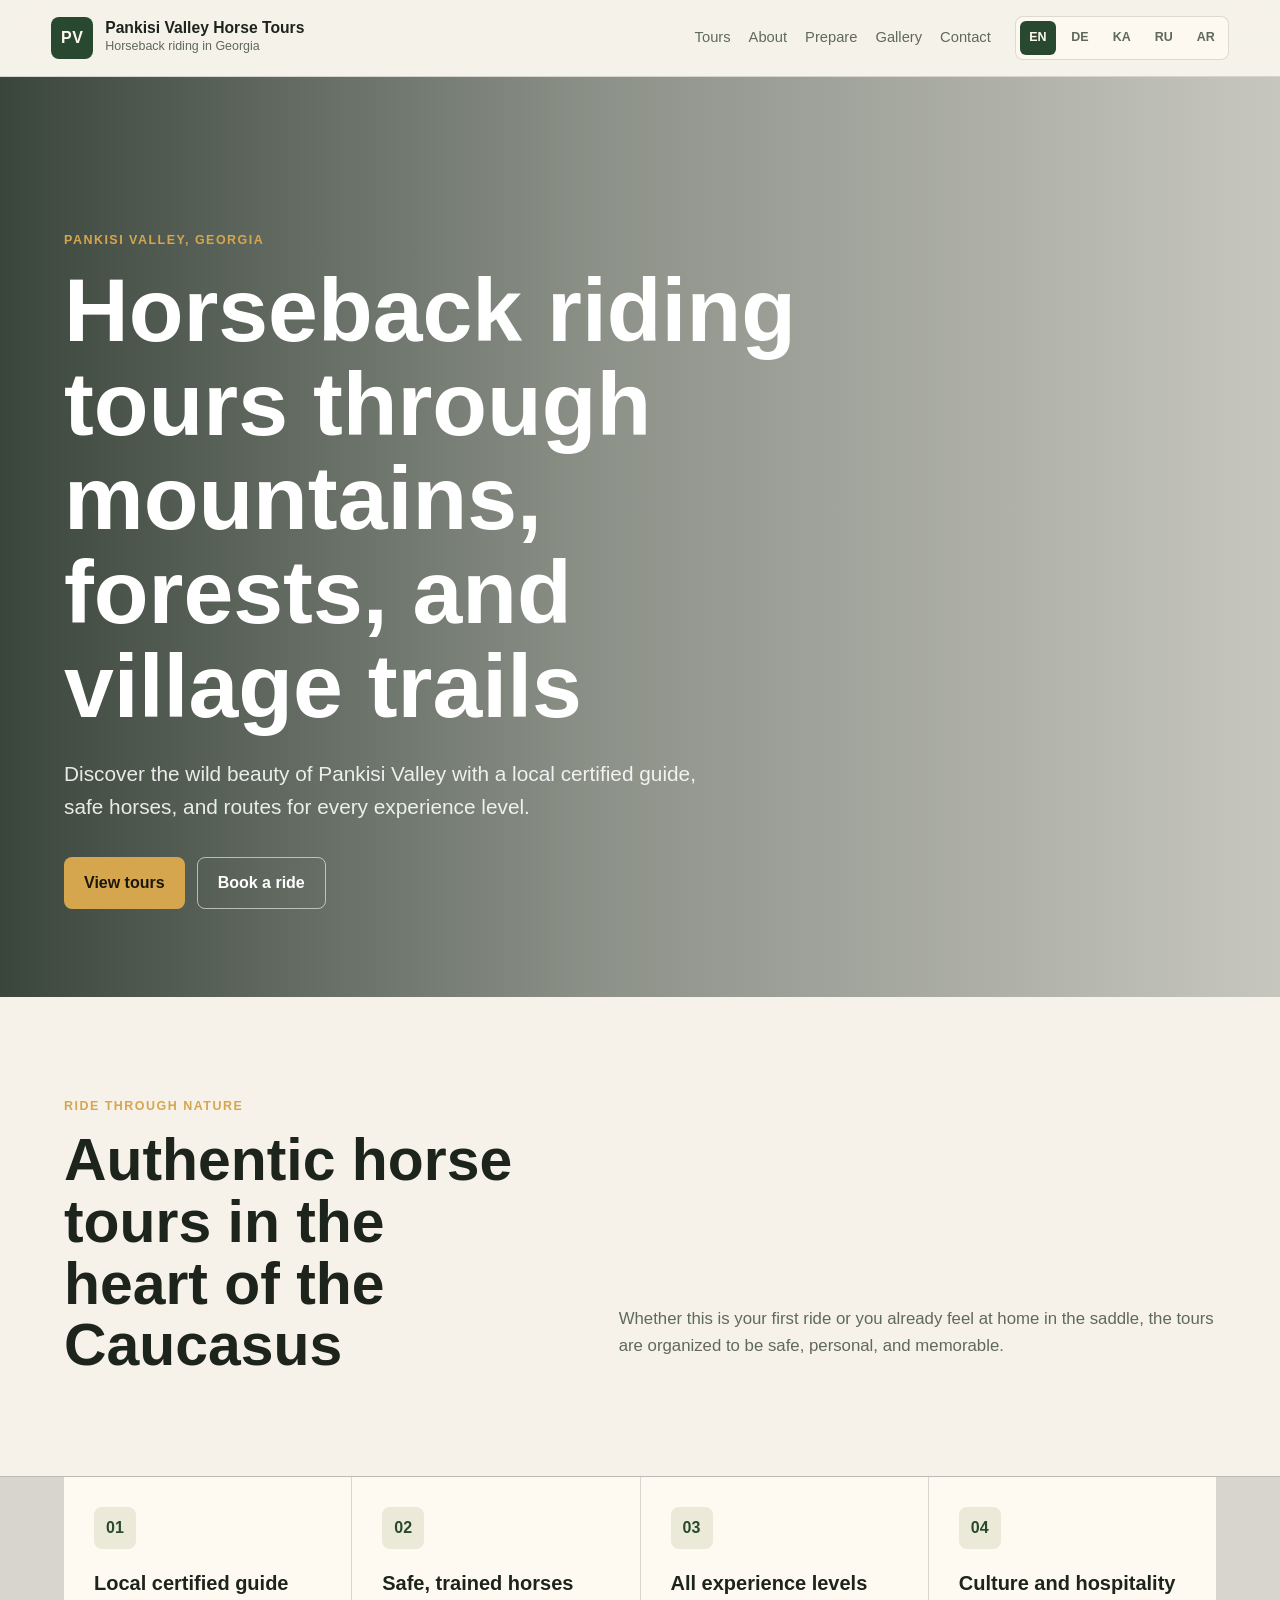
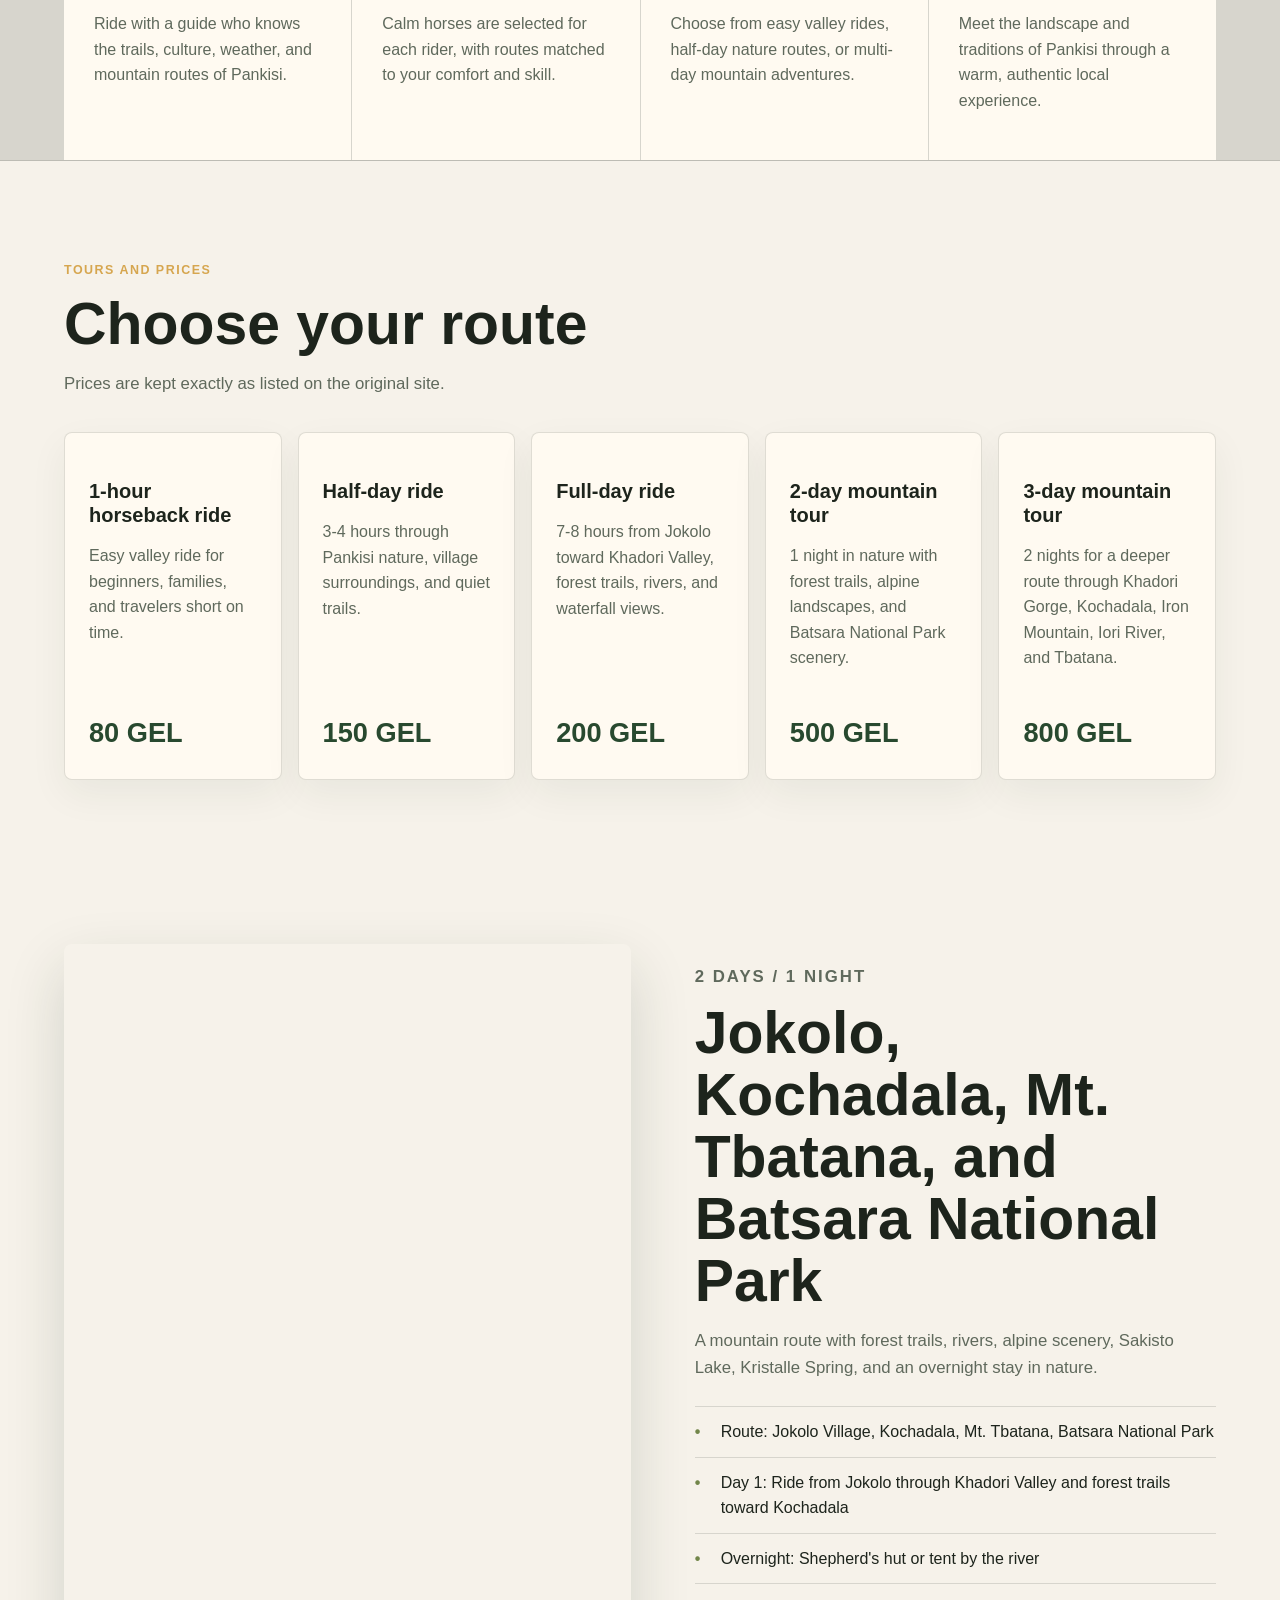
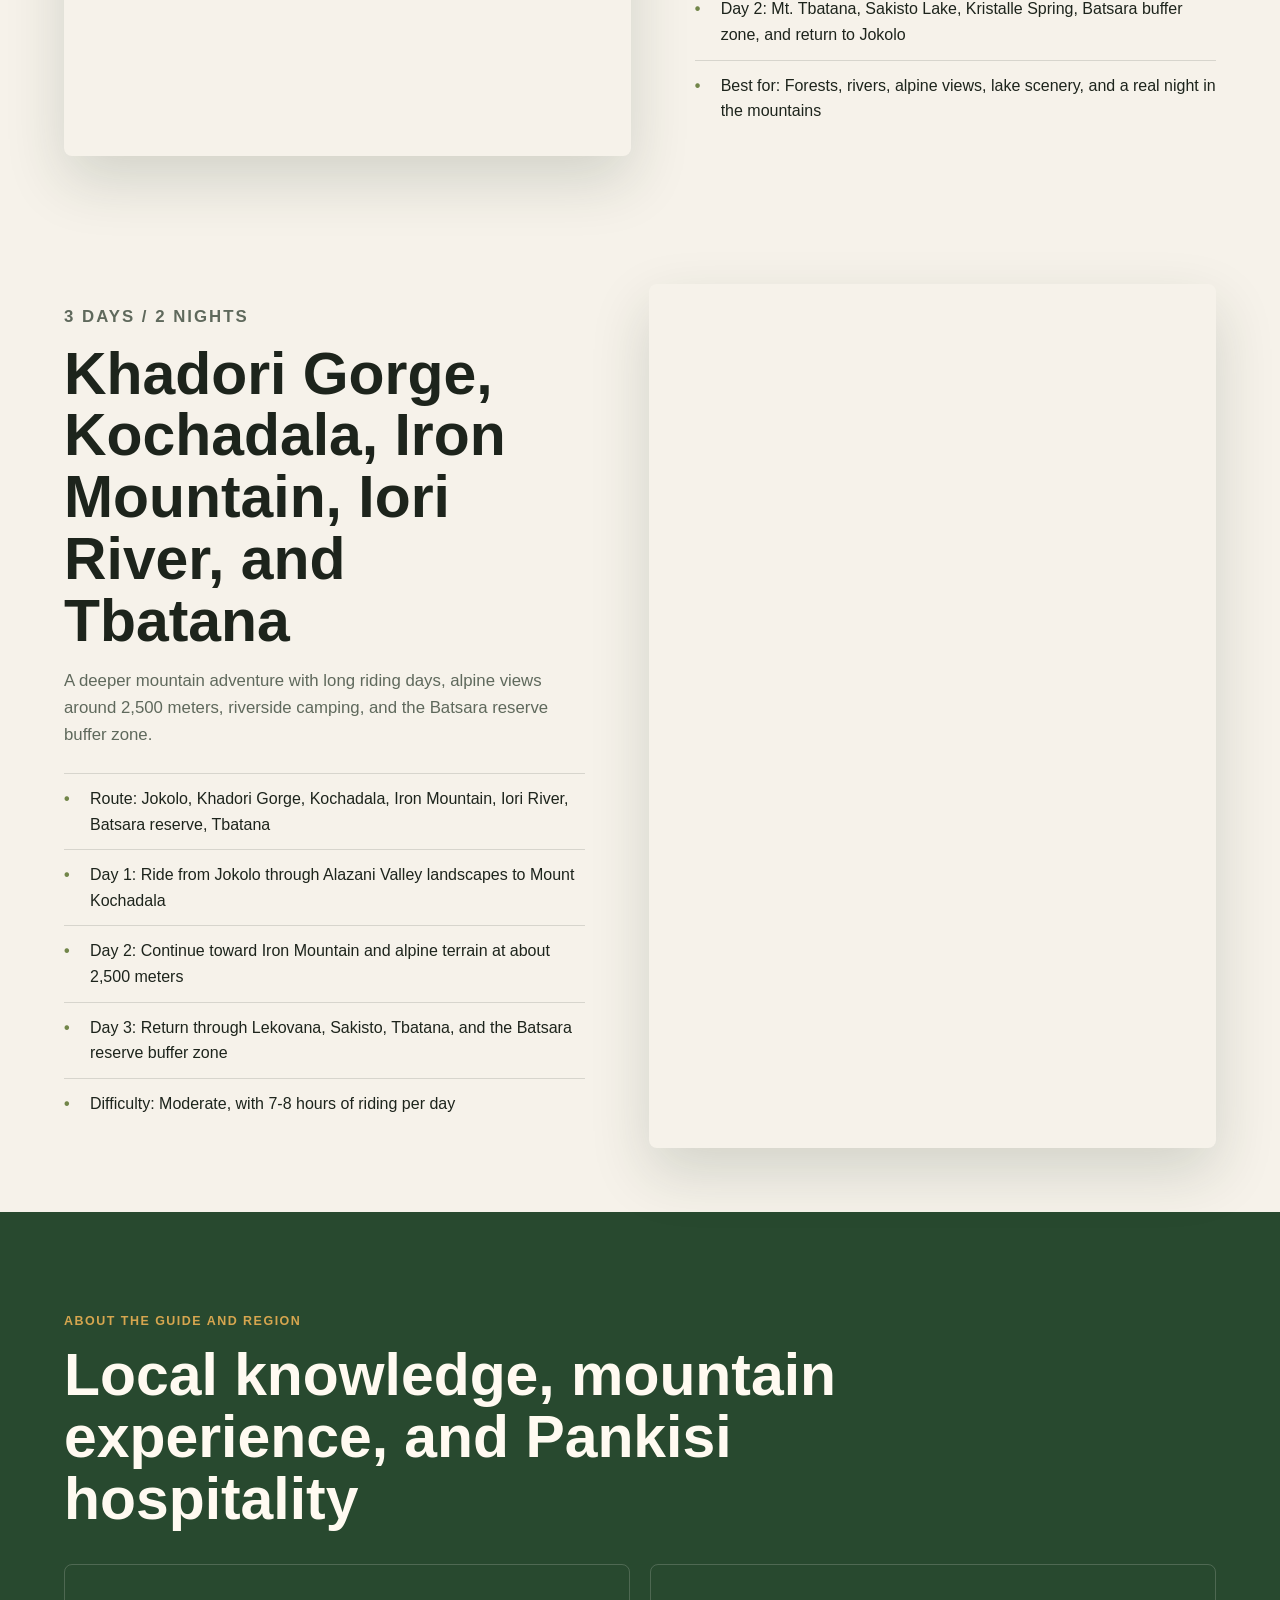
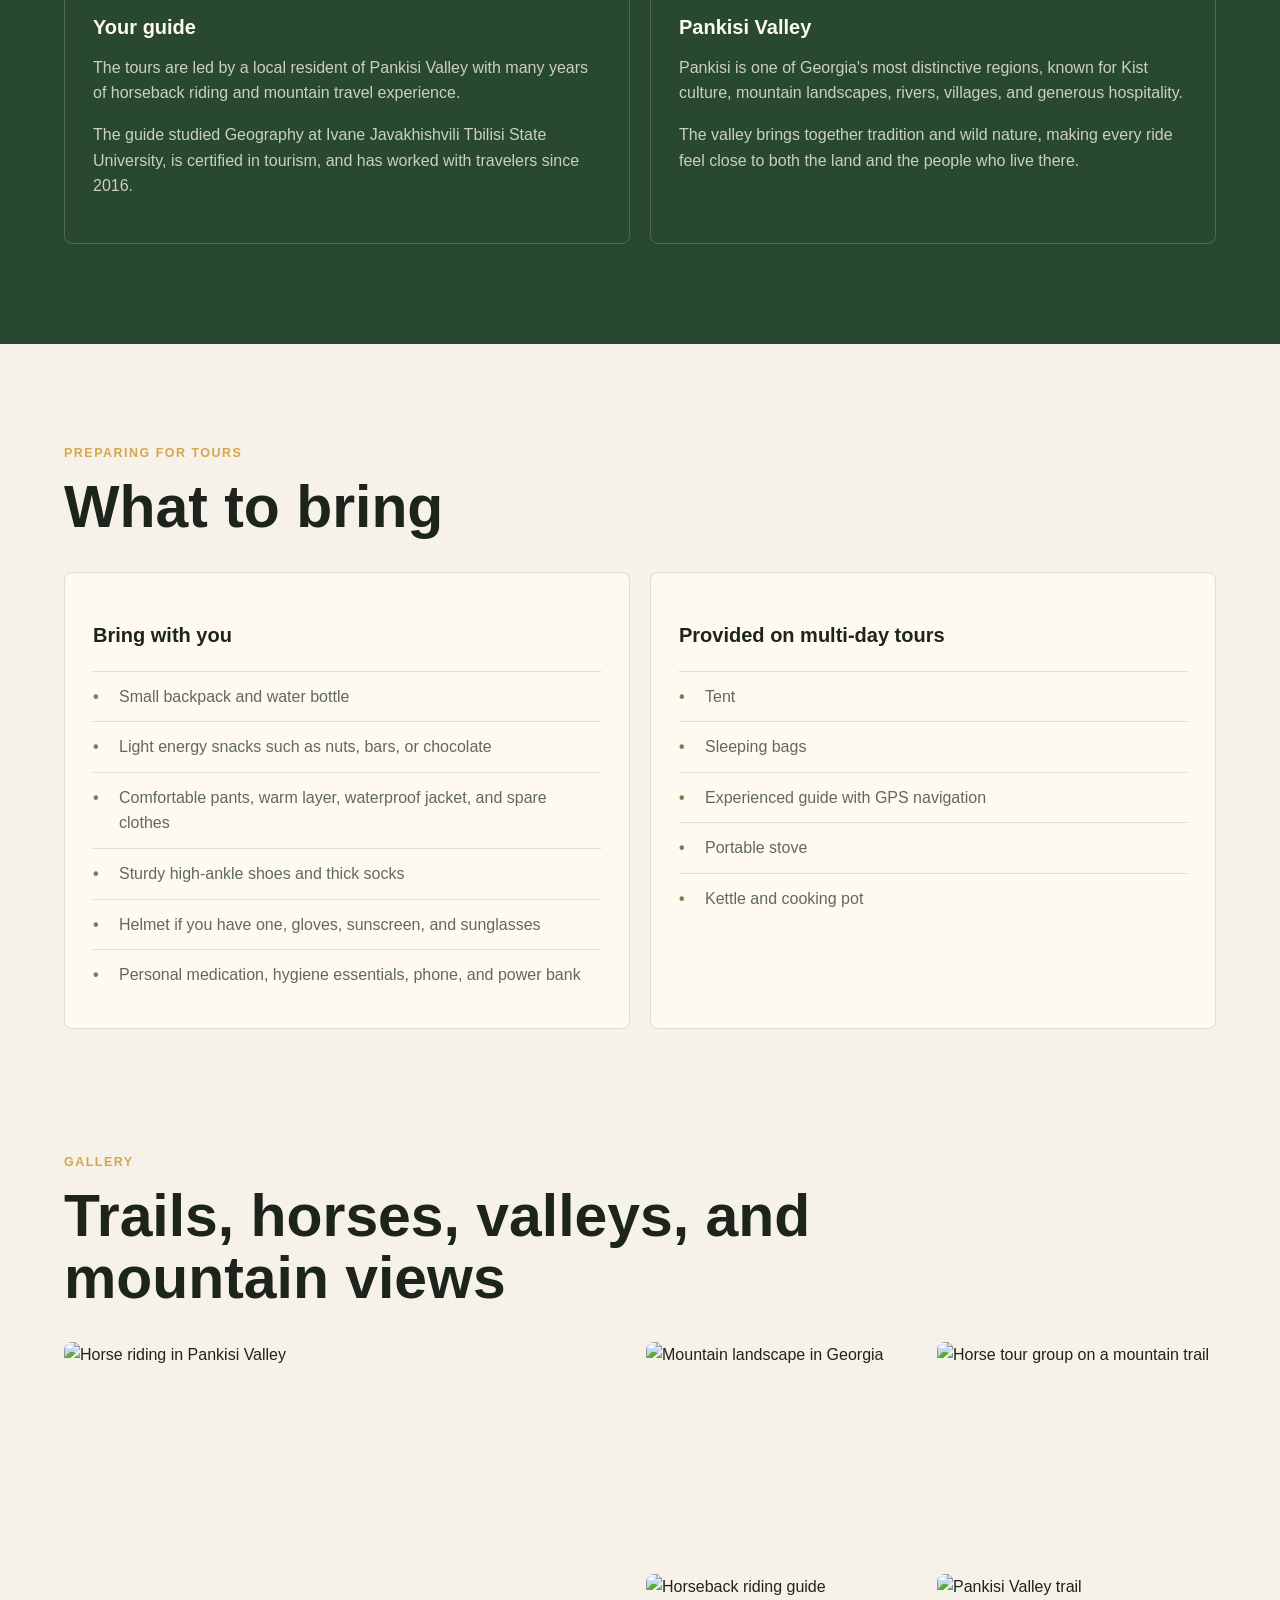
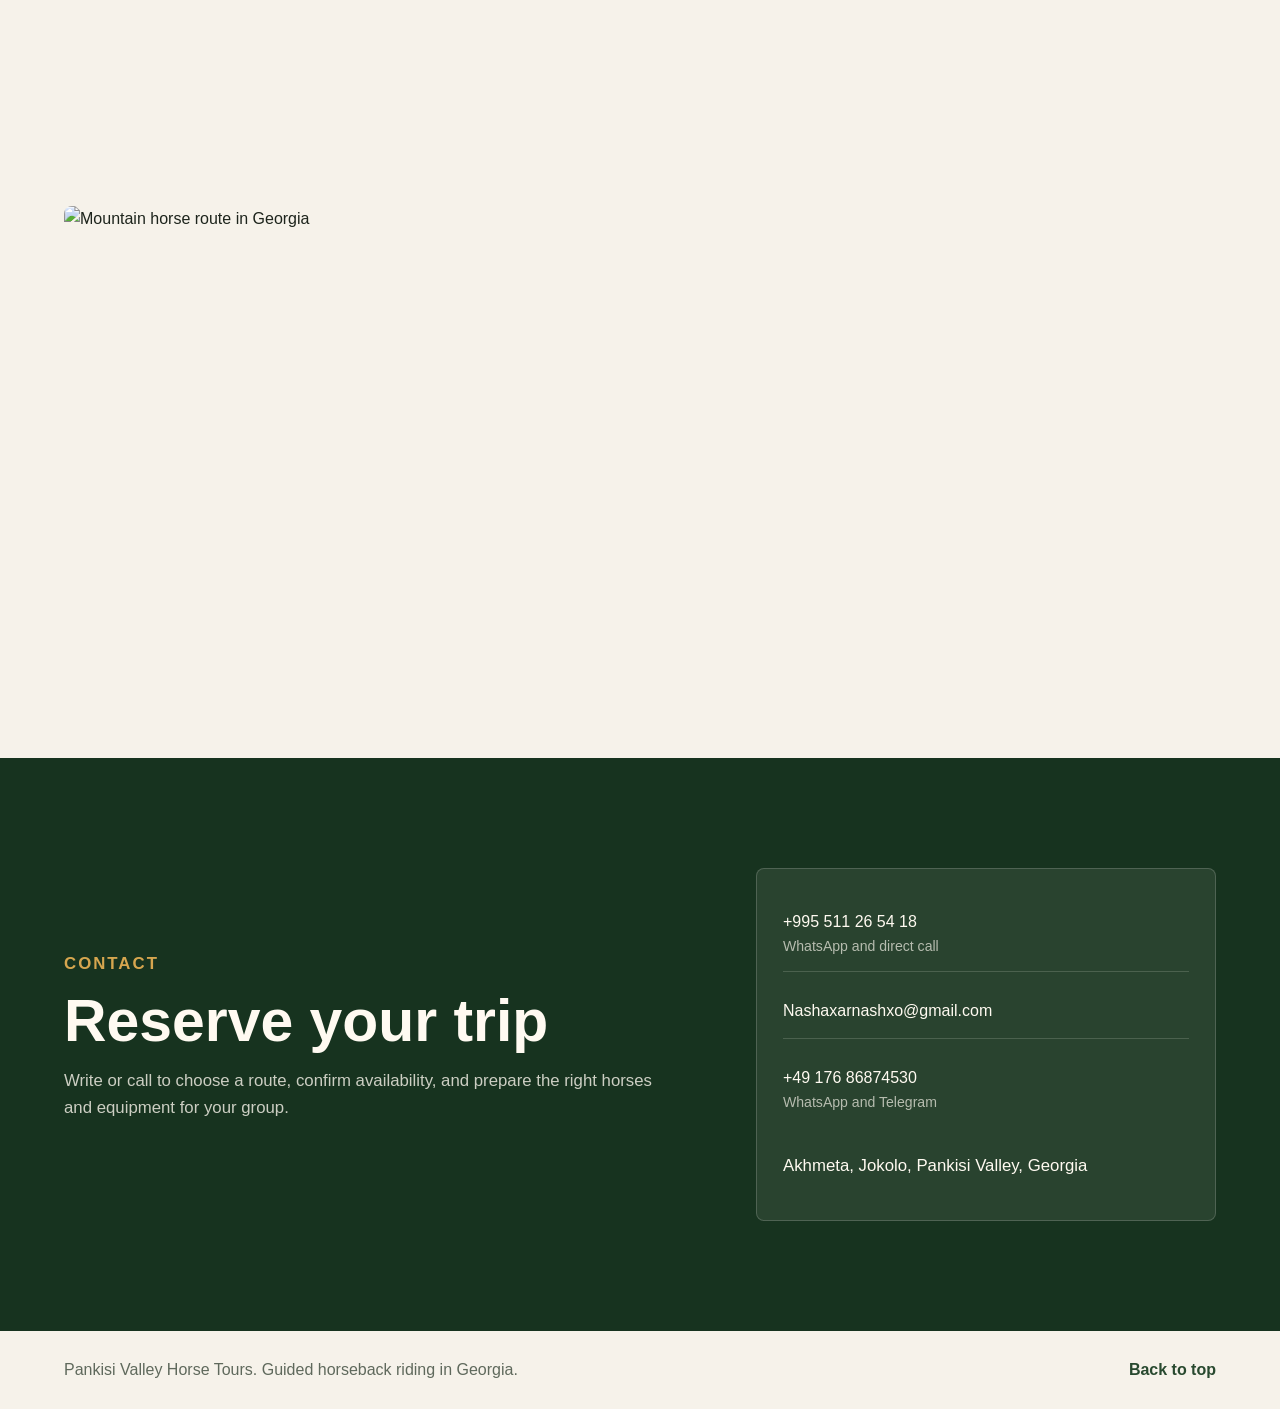
==== index.html @ 59933995 "Add multilingual horse riding site" ====
<!doctype html>
<html lang="en">
  <head>
    <meta charset="utf-8" />
    <meta name="viewport" content="width=device-width, initial-scale=1" />
    <title>Pankisi Valley Horse Tours</title>
    <meta
      name="description"
      content="Guided horseback riding tours in Georgia's Pankisi Valley: one-hour rides, half-day, full-day, and multi-day mountain tours."
    />
    <link rel="stylesheet" href="styles.css" />
  </head>
  <body>
    <header class="site-header">
      <a class="brand" href="#top" aria-label="Pankisi Valley Horse Tours">
        <span class="brand-mark">PV</span>
        <span>
          <strong data-i18n="brand">Pankisi Valley Horse Tours</strong>
          <small data-i18n="brandSub">Horseback riding in Georgia</small>
        </span>
      </a>

      <nav class="nav" aria-label="Main navigation">
        <a href="#tours" data-i18n="navTours">Tours</a>
        <a href="#about" data-i18n="navAbout">About</a>
        <a href="#prepare" data-i18n="navPrepare">Prepare</a>
        <a href="#gallery" data-i18n="navGallery">Gallery</a>
        <a href="#contact" data-i18n="navContact">Contact</a>
      </nav>

      <div class="language-switcher" aria-label="Language selector">
        <button type="button" class="lang-btn is-active" data-lang="en">EN</button>
        <button type="button" class="lang-btn" data-lang="de">DE</button>
        <button type="button" class="lang-btn" data-lang="ka">KA</button>
        <button type="button" class="lang-btn" data-lang="ru">RU</button>
        <button type="button" class="lang-btn" data-lang="ar">AR</button>
      </div>
    </header>

    <main id="top">
      <section class="hero">
        <div class="hero-media" aria-hidden="true"></div>
        <div class="hero-content">
          <p class="eyebrow" data-i18n="eyebrow">Pankisi Valley, Georgia</p>
          <h1 data-i18n="heroTitle">Horseback riding tours through mountains, forests, and village trails</h1>
          <p data-i18n="heroText">
            Discover the wild beauty of Pankisi Valley with a local certified guide, safe horses, and routes for every experience level.
          </p>
          <div class="hero-actions">
            <a class="btn btn-primary" href="#tours" data-i18n="viewTours">View tours</a>
            <a class="btn btn-secondary" href="#contact" data-i18n="bookNow">Book a ride</a>
          </div>
        </div>
      </section>

      <section class="section intro">
        <div>
          <p class="section-kicker" data-i18n="introKicker">Ride Through Nature</p>
          <h2 data-i18n="introTitle">Authentic horse tours in the heart of the Caucasus</h2>
        </div>
        <p data-i18n="introText">
          Whether this is your first ride or you already feel at home in the saddle, the tours are organized to be safe, personal, and memorable.
        </p>
      </section>

      <section class="feature-grid" aria-label="Tour highlights">
        <article>
          <span class="feature-icon">01</span>
          <h3 data-i18n="featureGuideTitle">Local certified guide</h3>
          <p data-i18n="featureGuideText">Ride with a guide who knows the trails, culture, weather, and mountain routes of Pankisi.</p>
        </article>
        <article>
          <span class="feature-icon">02</span>
          <h3 data-i18n="featureHorsesTitle">Safe, trained horses</h3>
          <p data-i18n="featureHorsesText">Calm horses are selected for each rider, with routes matched to your comfort and skill.</p>
        </article>
        <article>
          <span class="feature-icon">03</span>
          <h3 data-i18n="featureLevelsTitle">All experience levels</h3>
          <p data-i18n="featureLevelsText">Choose from easy valley rides, half-day nature routes, or multi-day mountain adventures.</p>
        </article>
        <article>
          <span class="feature-icon">04</span>
          <h3 data-i18n="featureCultureTitle">Culture and hospitality</h3>
          <p data-i18n="featureCultureText">Meet the landscape and traditions of Pankisi through a warm, authentic local experience.</p>
        </article>
      </section>

      <section class="section" id="tours">
        <div class="section-heading">
          <p class="section-kicker" data-i18n="toursKicker">Tours and Prices</p>
          <h2 data-i18n="toursTitle">Choose your route</h2>
          <p data-i18n="toursText">Prices are kept exactly as listed on the original site.</p>
        </div>
        <div class="tour-grid" id="tourGrid"></div>
      </section>

      <section class="split-section">
        <div class="split-media split-media-one" aria-hidden="true"></div>
        <div class="split-content">
          <p class="section-kicker" data-i18n="twoDayKicker">2 days / 1 night</p>
          <h2 data-i18n="twoDayTitle">Jokolo, Kochadala, Mt. Tbatana, and Batsara National Park</h2>
          <p data-i18n="twoDayText">
            A mountain route with forest trails, rivers, alpine scenery, Sakisto Lake, Kristalle Spring, and an overnight stay in nature.
          </p>
          <ul class="clean-list" id="twoDayList"></ul>
        </div>
      </section>

      <section class="split-section split-section-reverse">
        <div class="split-media split-media-two" aria-hidden="true"></div>
        <div class="split-content">
          <p class="section-kicker" data-i18n="threeDayKicker">3 days / 2 nights</p>
          <h2 data-i18n="threeDayTitle">Khadori Gorge, Kochadala, Iron Mountain, Iori River, and Tbatana</h2>
          <p data-i18n="threeDayText">
            A deeper mountain adventure with long riding days, alpine views around 2,500 meters, riverside camping, and the Batsara reserve buffer zone.
          </p>
          <ul class="clean-list" id="threeDayList"></ul>
        </div>
      </section>

      <section class="section muted" id="about">
        <div class="section-heading">
          <p class="section-kicker" data-i18n="aboutKicker">About the Guide and Region</p>
          <h2 data-i18n="aboutTitle">Local knowledge, mountain experience, and Pankisi hospitality</h2>
        </div>
        <div class="about-grid">
          <div>
            <h3 data-i18n="guideTitle">Your guide</h3>
            <p data-i18n="guideTextOne">
              The tours are led by a local resident of Pankisi Valley with many years of horseback riding and mountain travel experience.
            </p>
            <p data-i18n="guideTextTwo">
              The guide studied Geography at Ivane Javakhishvili Tbilisi State University, is certified in tourism, and has worked with travelers since 2016.
            </p>
          </div>
          <div>
            <h3 data-i18n="regionTitle">Pankisi Valley</h3>
            <p data-i18n="regionTextOne">
              Pankisi is one of Georgia's most distinctive regions, known for Kist culture, mountain landscapes, rivers, villages, and generous hospitality.
            </p>
            <p data-i18n="regionTextTwo">
              The valley brings together tradition and wild nature, making every ride feel close to both the land and the people who live there.
            </p>
          </div>
        </div>
      </section>

      <section class="section" id="prepare">
        <div class="section-heading">
          <p class="section-kicker" data-i18n="prepareKicker">Preparing for Tours</p>
          <h2 data-i18n="prepareTitle">What to bring</h2>
        </div>
        <div class="prepare-grid">
          <article>
            <h3 data-i18n="bringTitle">Bring with you</h3>
            <ul id="bringList"></ul>
          </article>
          <article>
            <h3 data-i18n="provideTitle">Provided on multi-day tours</h3>
            <ul id="provideList"></ul>
          </article>
        </div>
      </section>

      <section class="section gallery-section" id="gallery">
        <div class="section-heading">
          <p class="section-kicker" data-i18n="galleryKicker">Gallery</p>
          <h2 data-i18n="galleryTitle">Trails, horses, valleys, and mountain views</h2>
        </div>
        <div class="gallery" aria-label="Pankisi horse tour gallery">
          <img src="https://horseridingeogia.wordpress.com/wp-content/uploads/2026/03/dd5f5feb-174e-4800-9bf8-be12f0e57127.jpg?w=768&allow_lossy=1" alt="Horse riding in Pankisi Valley" />
          <img src="https://horseridingeogia.wordpress.com/wp-content/uploads/2026/03/cfa19a09-298d-417d-b5e0-cf54c1f5f859.jpg?w=768&allow_lossy=1" alt="Mountain landscape in Georgia" />
          <img src="https://horseridingeogia.wordpress.com/wp-content/uploads/2026/03/c9096fb5-b727-4737-93f7-99a334e1d951.jpg?w=768&allow_lossy=1" alt="Horse tour group on a mountain trail" />
          <img src="https://horseridingeogia.wordpress.com/wp-content/uploads/2026/03/img_4947.jpeg?w=768&allow_lossy=1" alt="Horseback riding guide" />
          <img src="https://horseridingeogia.wordpress.com/wp-content/uploads/2026/03/edab3d13-d388-433c-9a4c-d73bb9a2346e-1.jpg?w=768&allow_lossy=1" alt="Pankisi Valley trail" />
          <img src="https://horseridingeogia.wordpress.com/wp-content/uploads/2026/03/7b66a5d1-20ce-4251-831d-c4295f3d0de8.jpg?w=768&allow_lossy=1" alt="Mountain horse route in Georgia" />
        </div>
      </section>

      <section class="contact-section" id="contact">
        <div>
          <p class="section-kicker" data-i18n="contactKicker">Contact</p>
          <h2 data-i18n="contactTitle">Reserve your trip</h2>
          <p data-i18n="contactText">
            Write or call to choose a route, confirm availability, and prepare the right horses and equipment for your group.
          </p>
        </div>
        <div class="contact-card">
          <a href="tel:+995511265418">+995 511 26 54 18 <span data-i18n="whatsappCall">WhatsApp and direct call</span></a>
          <a href="mailto:Nashaxarnashxo@gmail.com">Nashaxarnashxo@gmail.com</a>
          <a href="tel:+4917686874530">+49 176 86874530 <span data-i18n="whatsappTelegram">WhatsApp and Telegram</span></a>
          <p data-i18n="location">Akhmeta, Jokolo, Pankisi Valley, Georgia</p>
        </div>
      </section>
    </main>

    <footer class="site-footer">
      <p data-i18n="footerText">Pankisi Valley Horse Tours. Guided horseback riding in Georgia.</p>
      <a href="#top" data-i18n="backTop">Back to top</a>
    </footer>

    <script src="script.js"></script>
  </body>
</html>
---- styles.css ----
:root {
  --bg: #f6f2ea;
  --paper: #fffaf1;
  --ink: #1d241c;
  --muted: #5f695c;
  --line: rgba(29, 36, 28, 0.14);
  --forest: #28492f;
  --forest-2: #17331f;
  --moss: #72864a;
  --gold: #d6a64f;
  --shadow: 0 24px 60px rgba(23, 51, 31, 0.16);
}

* {
  box-sizing: border-box;
}

html {
  scroll-behavior: smooth;
}

body {
  margin: 0;
  background: var(--bg);
  color: var(--ink);
  font-family: Arial, Helvetica, sans-serif;
  line-height: 1.6;
}

body.is-rtl {
  direction: rtl;
}

a {
  color: inherit;
}

img {
  display: block;
  width: 100%;
}

.site-header {
  position: sticky;
  top: 0;
  z-index: 20;
  display: grid;
  grid-template-columns: minmax(220px, 1fr) auto auto;
  gap: 24px;
  align-items: center;
  padding: 16px clamp(18px, 4vw, 56px);
  background: rgba(246, 242, 234, 0.9);
  border-bottom: 1px solid var(--line);
  backdrop-filter: blur(16px);
}

.brand {
  display: inline-flex;
  align-items: center;
  gap: 12px;
  text-decoration: none;
}

.brand-mark {
  display: grid;
  width: 42px;
  height: 42px;
  place-items: center;
  border-radius: 8px;
  background: var(--forest);
  color: var(--paper);
  font-weight: 800;
  letter-spacing: 0.04em;
}

.brand strong,
.brand small {
  display: block;
}

.brand strong {
  font-size: 0.98rem;
  line-height: 1.2;
}

.brand small {
  color: var(--muted);
  font-size: 0.78rem;
}

.nav {
  display: flex;
  gap: 18px;
  align-items: center;
  font-size: 0.92rem;
}

.nav a {
  color: var(--muted);
  text-decoration: none;
}

.nav a:hover {
  color: var(--forest);
}

.language-switcher {
  display: flex;
  gap: 6px;
  padding: 4px;
  border: 1px solid var(--line);
  border-radius: 8px;
  background: rgba(255, 250, 241, 0.76);
}

.lang-btn {
  min-width: 36px;
  border: 0;
  border-radius: 6px;
  background: transparent;
  color: var(--muted);
  cursor: pointer;
  font: inherit;
  font-size: 0.78rem;
  font-weight: 700;
  padding: 7px 8px;
}

.lang-btn.is-active {
  background: var(--forest);
  color: var(--paper);
}

.hero {
  position: relative;
  min-height: 84vh;
  display: grid;
  align-items: end;
  padding: clamp(80px, 12vw, 160px) clamp(18px, 5vw, 72px) clamp(44px, 7vw, 88px);
  overflow: hidden;
  color: #fff;
}

.hero-media {
  position: absolute;
  inset: 0;
  background:
    linear-gradient(90deg, rgba(14, 29, 19, 0.82), rgba(14, 29, 19, 0.46) 46%, rgba(14, 29, 19, 0.2)),
    url("https://horseridingeogia.wordpress.com/wp-content/uploads/2026/03/48218fde-bb00-471d-b8f5-85f1b868894d-1.jpeg?w=1400&allow_lossy=1") center / cover;
  transform: scale(1.02);
}

.hero-content {
  position: relative;
  max-width: 760px;
}

.eyebrow,
.section-kicker {
  margin: 0 0 12px;
  color: var(--gold);
  font-size: 0.78rem;
  font-weight: 800;
  letter-spacing: 0.12em;
  text-transform: uppercase;
}

.hero h1,
.section h2,
.split-content h2,
.contact-section h2 {
  margin: 0;
  line-height: 1.05;
}

.hero h1 {
  max-width: 820px;
  font-size: clamp(2.6rem, 7vw, 5.8rem);
}

.hero p:not(.eyebrow) {
  max-width: 640px;
  margin: 24px 0 0;
  font-size: clamp(1.05rem, 2vw, 1.3rem);
  color: rgba(255, 255, 255, 0.88);
}

.hero-actions {
  display: flex;
  flex-wrap: wrap;
  gap: 12px;
  margin-top: 34px;
}

.btn {
  display: inline-flex;
  align-items: center;
  justify-content: center;
  min-height: 48px;
  padding: 12px 20px;
  border-radius: 8px;
  font-weight: 800;
  text-decoration: none;
}

.btn-primary {
  background: var(--gold);
  color: #1d170a;
}

.btn-secondary {
  border: 1px solid rgba(255, 255, 255, 0.58);
  color: #fff;
}

.section,
.feature-grid,
.split-section,
.contact-section,
.site-footer {
  padding-inline: clamp(18px, 5vw, 72px);
}

.section {
  padding-top: clamp(58px, 8vw, 100px);
  padding-bottom: clamp(58px, 8vw, 100px);
}

.intro {
  display: grid;
  grid-template-columns: minmax(260px, 0.8fr) minmax(280px, 1fr);
  gap: clamp(28px, 6vw, 80px);
  align-items: end;
}

.section h2,
.split-content h2,
.contact-section h2 {
  max-width: 820px;
  font-size: clamp(2rem, 4.6vw, 4rem);
}

.section-heading {
  max-width: 860px;
  margin-bottom: 34px;
}

.section-heading p:not(.section-kicker),
.intro > p,
.split-content p,
.contact-section p {
  color: var(--muted);
  font-size: 1.05rem;
}

.feature-grid {
  display: grid;
  grid-template-columns: repeat(4, 1fr);
  gap: 1px;
  background: var(--line);
  border-block: 1px solid var(--line);
}

.feature-grid article {
  min-height: 260px;
  padding: 30px;
  background: var(--paper);
}

.feature-icon {
  display: inline-grid;
  width: 42px;
  height: 42px;
  place-items: center;
  border-radius: 8px;
  background: rgba(114, 134, 74, 0.14);
  color: var(--forest);
  font-weight: 900;
}

.feature-grid h3,
.tour-card h3,
.prepare-grid h3,
.about-grid h3 {
  margin: 22px 0 10px;
  line-height: 1.2;
  font-size: 1.25rem;
}

.feature-grid p,
.tour-card p,
.prepare-grid li,
.about-grid p {
  color: var(--muted);
}

.tour-grid {
  display: grid;
  grid-template-columns: repeat(5, minmax(170px, 1fr));
  gap: 16px;
}

.tour-card {
  display: flex;
  min-height: 290px;
  flex-direction: column;
  justify-content: space-between;
  padding: 24px;
  border: 1px solid var(--line);
  border-radius: 8px;
  background: var(--paper);
  box-shadow: 0 14px 38px rgba(23, 51, 31, 0.06);
}

.tour-price {
  margin-top: 24px;
  color: var(--forest);
  font-size: 1.7rem;
  font-weight: 900;
}

.split-section {
  display: grid;
  grid-template-columns: minmax(300px, 1fr) minmax(300px, 0.92fr);
  gap: clamp(24px, 5vw, 72px);
  align-items: stretch;
  padding-top: clamp(36px, 5vw, 80px);
  padding-bottom: clamp(36px, 5vw, 80px);
}

.split-section-reverse {
  grid-template-columns: minmax(300px, 0.92fr) minmax(300px, 1fr);
}

.split-section-reverse .split-media {
  order: 2;
}

.split-media {
  min-height: 540px;
  border-radius: 8px;
  background-position: center;
  background-size: cover;
  box-shadow: var(--shadow);
}

.split-media-one {
  background-image: url("https://horseridingeogia.wordpress.com/wp-content/uploads/2026/03/7b66a5d1-20ce-4251-831d-c4295f3d0de8.jpg?w=1100&allow_lossy=1");
}

.split-media-two {
  background-image: url("https://horseridingeogia.wordpress.com/wp-content/uploads/2026/03/c9096fb5-b727-4737-93f7-99a334e1d951.jpg?w=1100&allow_lossy=1");
}

.split-content {
  align-self: center;
  padding-block: 20px;
}

.clean-list,
.prepare-grid ul {
  margin: 24px 0 0;
  padding: 0;
  list-style: none;
}

.clean-list li,
.prepare-grid li {
  position: relative;
  padding: 12px 0 12px 26px;
  border-top: 1px solid var(--line);
}

body.is-rtl .clean-list li,
body.is-rtl .prepare-grid li {
  padding-right: 26px;
  padding-left: 0;
}

.clean-list li::before,
.prepare-grid li::before {
  position: absolute;
  left: 0;
  color: var(--moss);
  content: "•";
  font-weight: 900;
}

body.is-rtl .clean-list li::before,
body.is-rtl .prepare-grid li::before {
  right: 0;
  left: auto;
}

.muted {
  background: var(--forest);
  color: var(--paper);
}

.muted .section-kicker,
.contact-section .section-kicker {
  color: var(--gold);
}

.muted p,
.muted .about-grid p {
  color: rgba(255, 250, 241, 0.76);
}

.about-grid,
.prepare-grid {
  display: grid;
  grid-template-columns: repeat(2, minmax(280px, 1fr));
  gap: 20px;
}

.about-grid > div,
.prepare-grid article {
  padding: 28px;
  border: 1px solid var(--line);
  border-radius: 8px;
}

.muted .about-grid > div {
  border-color: rgba(255, 250, 241, 0.18);
}

.prepare-grid article {
  background: var(--paper);
}

.gallery-section {
  padding-top: 24px;
}

.gallery {
  display: grid;
  grid-template-columns: repeat(4, 1fr);
  grid-auto-rows: 220px;
  gap: 12px;
}

.gallery img {
  height: 100%;
  border-radius: 8px;
  object-fit: cover;
}

.gallery img:nth-child(1),
.gallery img:nth-child(6) {
  grid-column: span 2;
  grid-row: span 2;
}

.contact-section {
  display: grid;
  grid-template-columns: minmax(280px, 1fr) minmax(280px, 460px);
  gap: clamp(24px, 6vw, 80px);
  align-items: center;
  padding-top: clamp(64px, 9vw, 110px);
  padding-bottom: clamp(64px, 9vw, 110px);
  background: var(--forest-2);
  color: var(--paper);
}

.contact-section p {
  color: rgba(255, 250, 241, 0.78);
}

.contact-card {
  display: grid;
  gap: 12px;
  padding: 26px;
  border: 1px solid rgba(255, 250, 241, 0.18);
  border-radius: 8px;
  background: rgba(255, 250, 241, 0.08);
}

.contact-card a,
.contact-card p {
  margin: 0;
  padding: 14px 0;
  border-bottom: 1px solid rgba(255, 250, 241, 0.16);
  color: var(--paper);
  text-decoration: none;
}

.contact-card a:last-of-type,
.contact-card p:last-child {
  border-bottom: 0;
}

.contact-card span {
  display: block;
  color: rgba(255, 250, 241, 0.66);
  font-size: 0.88rem;
}

.site-footer {
  display: flex;
  justify-content: space-between;
  gap: 20px;
  padding-top: 26px;
  padding-bottom: 26px;
  color: var(--muted);
}

.site-footer p {
  margin: 0;
}

.site-footer a {
  color: var(--forest);
  font-weight: 800;
  text-decoration: none;
}

@media (max-width: 1120px) {
  .site-header {
    grid-template-columns: 1fr;
    gap: 14px;
  }

  .nav {
    overflow-x: auto;
    padding-bottom: 4px;
  }

  .tour-grid,
  .feature-grid {
    grid-template-columns: repeat(2, 1fr);
  }

  .gallery {
    grid-template-columns: repeat(2, 1fr);
  }
}

@media (max-width: 760px) {
  .hero {
    min-height: 760px;
  }

  .hero-media {
    background:
      linear-gradient(180deg, rgba(14, 29, 19, 0.36), rgba(14, 29, 19, 0.86)),
      url("https://horseridingeogia.wordpress.com/wp-content/uploads/2026/03/48218fde-bb00-471d-b8f5-85f1b868894d-1.jpeg?w=900&allow_lossy=1") center / cover;
  }

  .intro,
  .split-section,
  .split-section-reverse,
  .about-grid,
  .prepare-grid,
  .contact-section {
    grid-template-columns: 1fr;
  }

  .split-section-reverse .split-media {
    order: 0;
  }

  .split-media {
    min-height: 360px;
  }

  .feature-grid,
  .tour-grid {
    grid-template-columns: 1fr;
  }

  .feature-grid article,
  .tour-card {
    min-height: auto;
  }

  .gallery {
    grid-auto-rows: 180px;
  }

  .gallery img:nth-child(1),
  .gallery img:nth-child(6) {
    grid-column: span 1;
    grid-row: span 1;
  }

  .site-footer {
    flex-direction: column;
  }
}
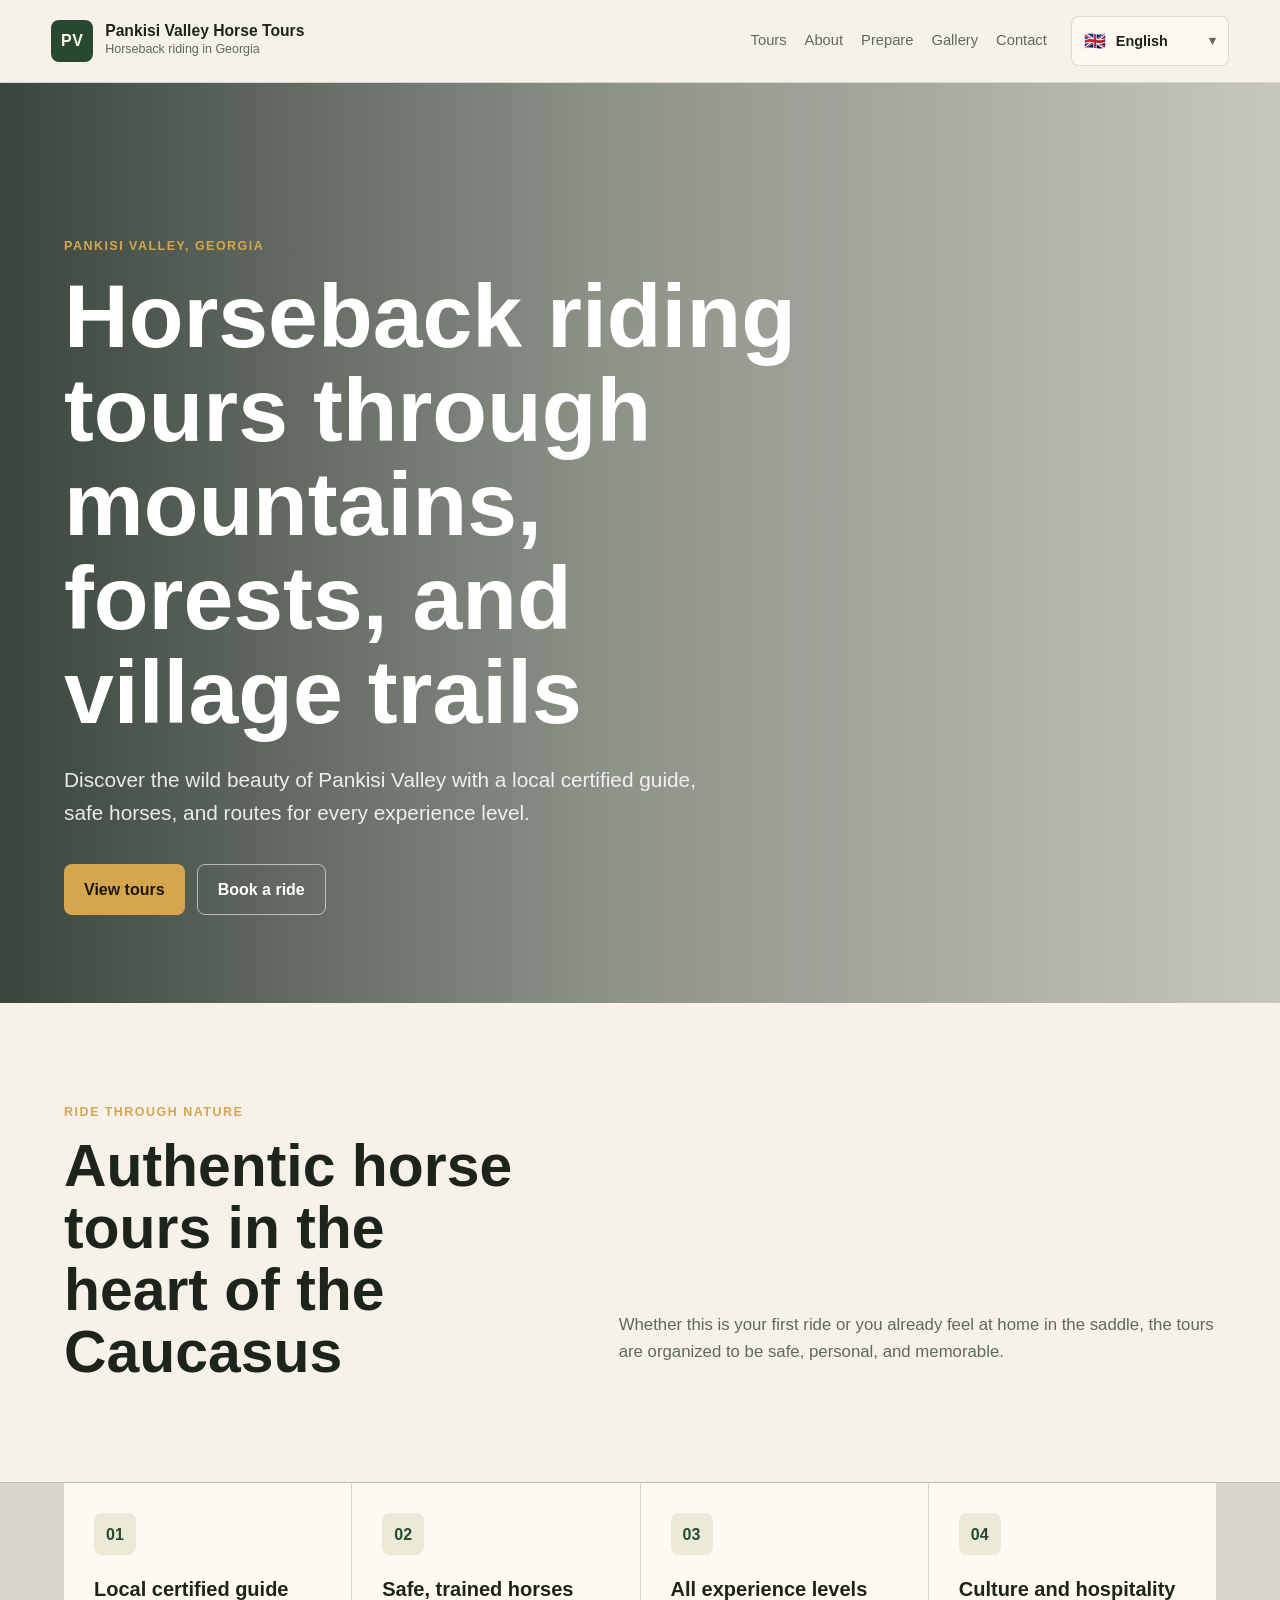
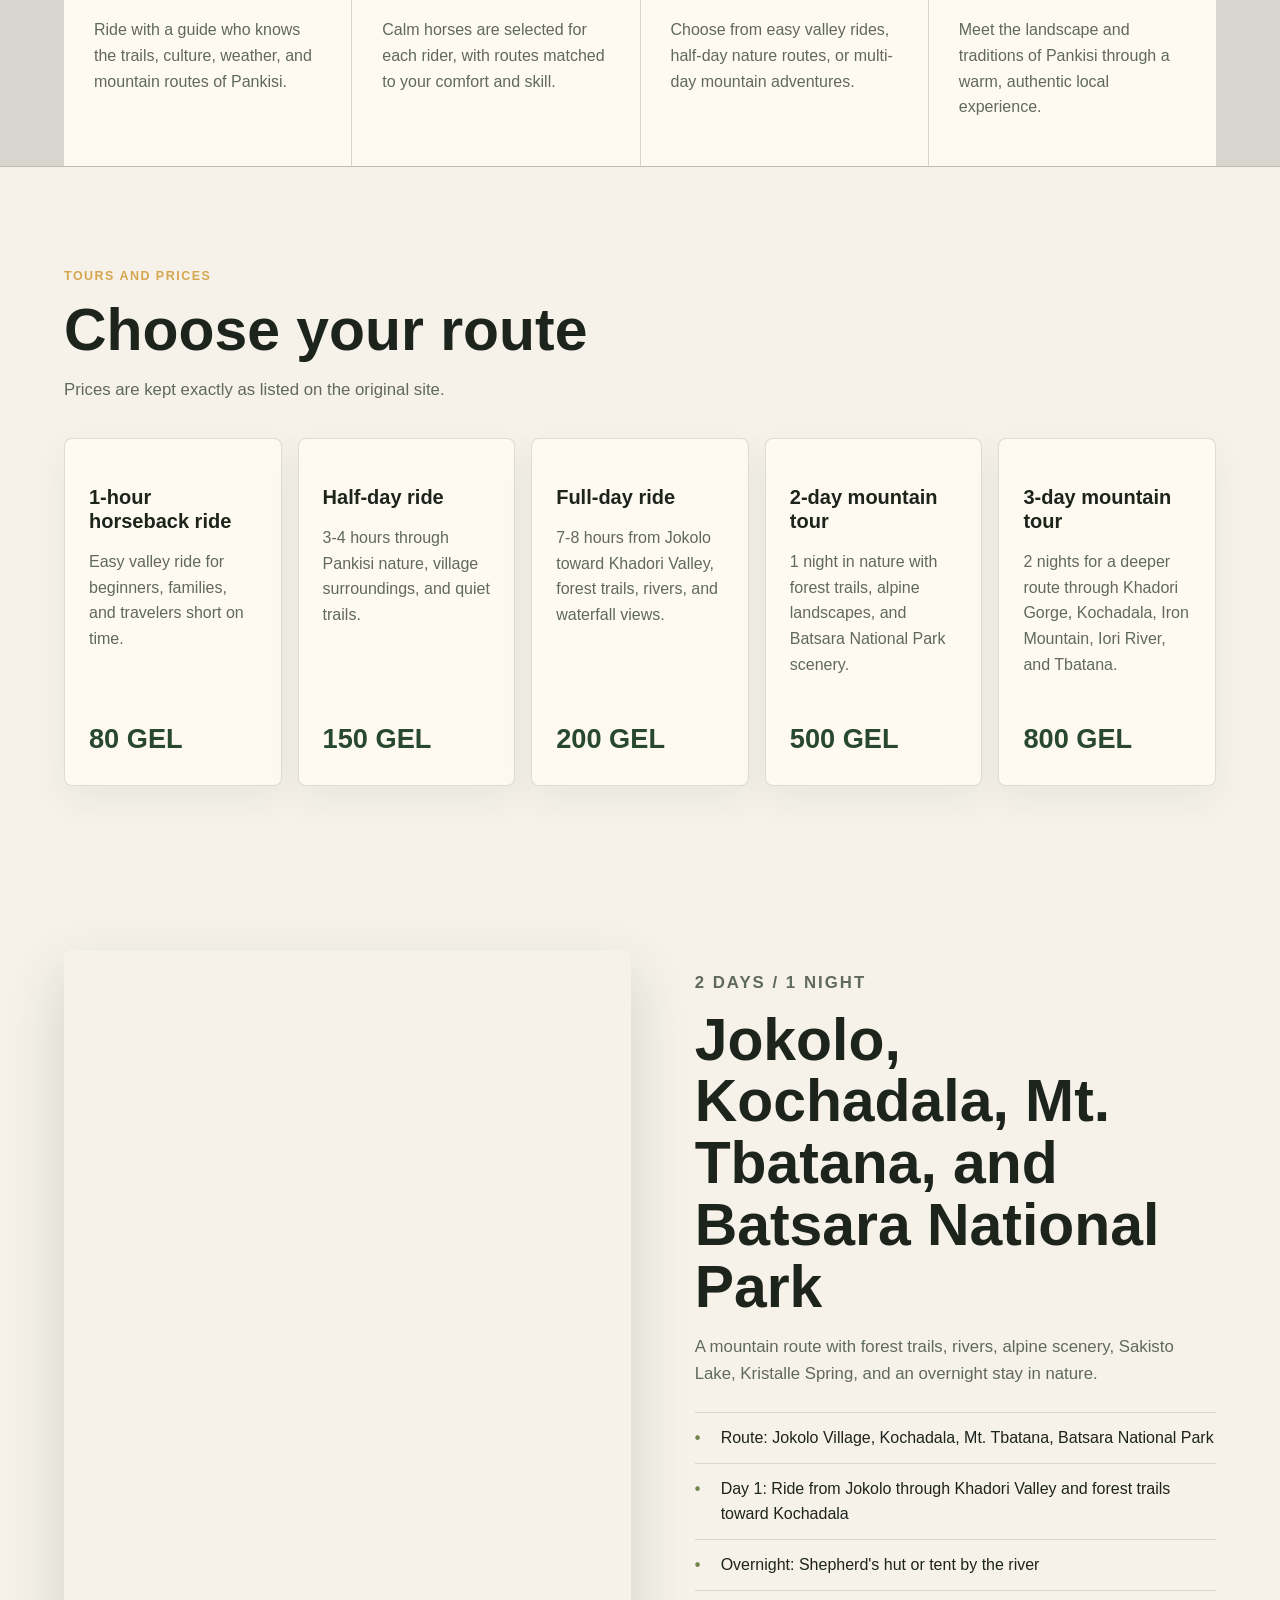
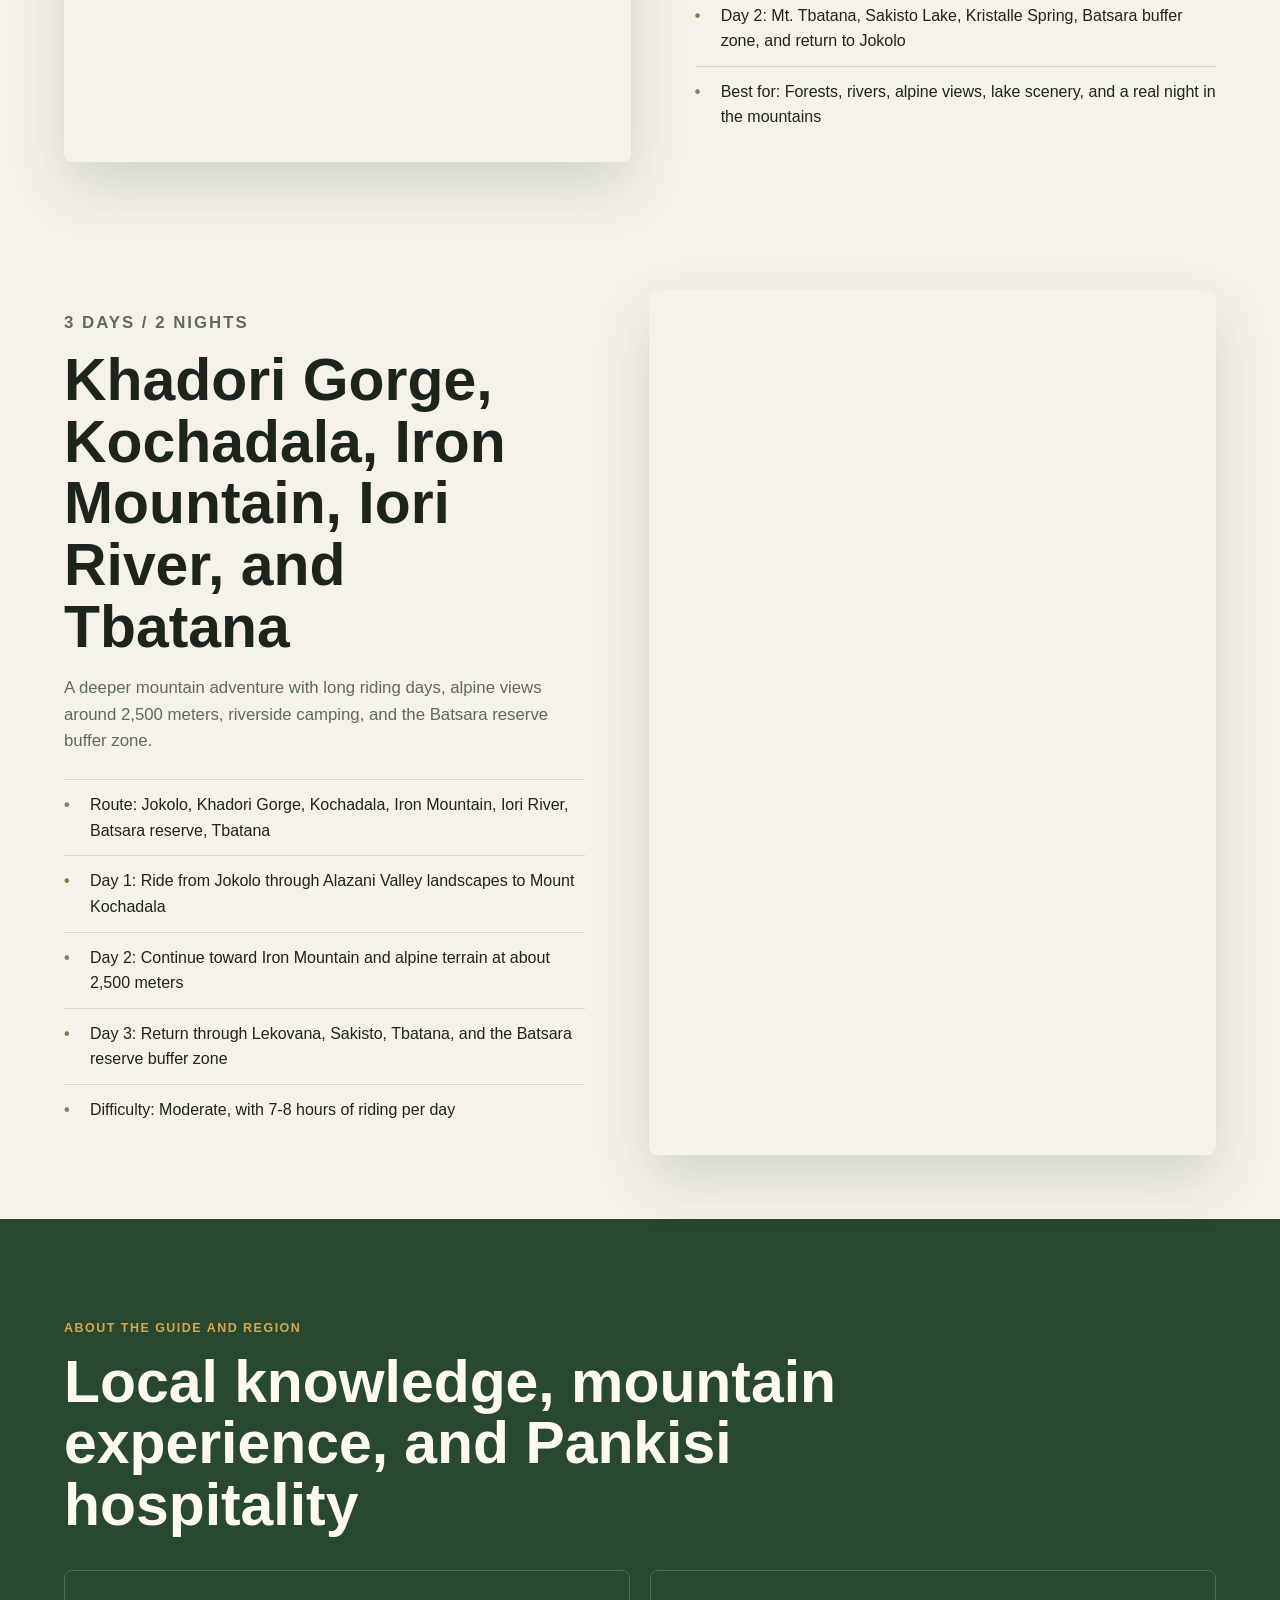
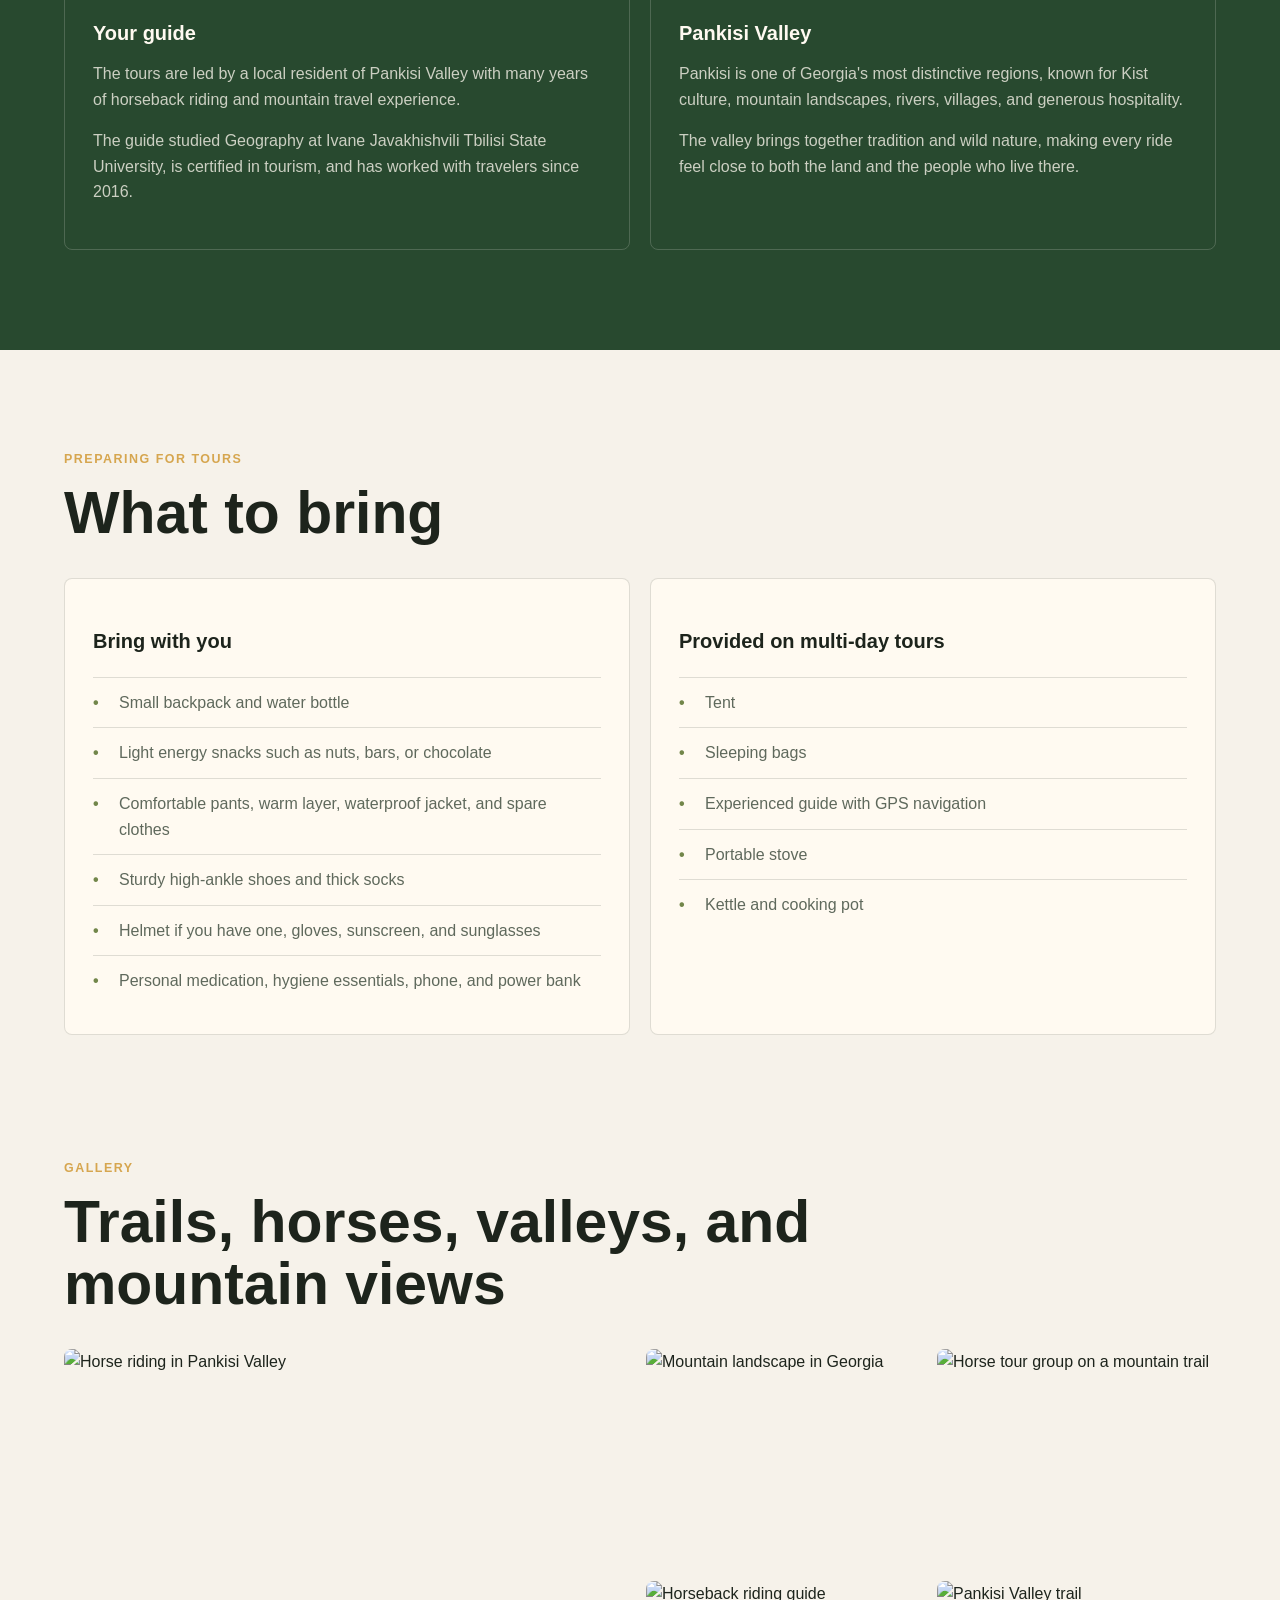
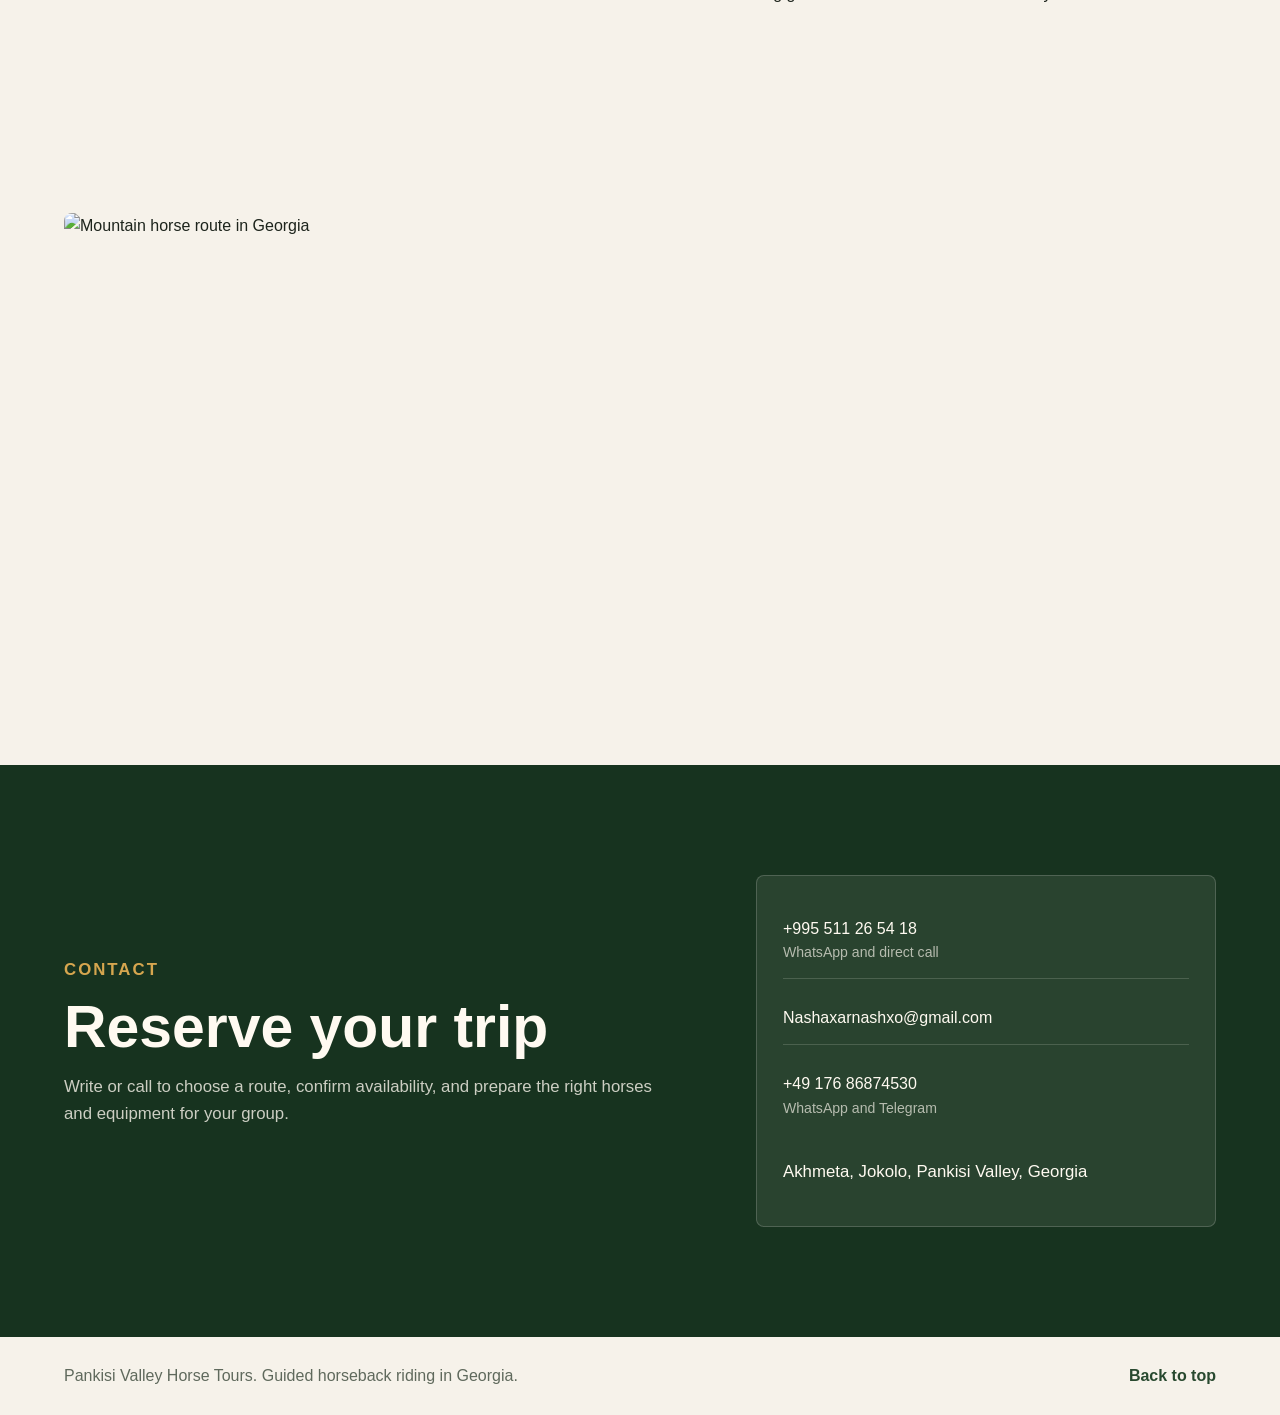
==== commit 944cfe6f: "Add language dropdown and separate pages" ====
--- a/index.html
+++ b/index.html
@@ -21,19 +21,26 @@
       </a>
 
       <nav class="nav" aria-label="Main navigation">
-        <a href="#tours" data-i18n="navTours">Tours</a>
-        <a href="#about" data-i18n="navAbout">About</a>
-        <a href="#prepare" data-i18n="navPrepare">Prepare</a>
-        <a href="#gallery" data-i18n="navGallery">Gallery</a>
-        <a href="#contact" data-i18n="navContact">Contact</a>
+        <a href="tours.html" data-i18n="navTours">Tours</a>
+        <a href="about.html" data-i18n="navAbout">About</a>
+        <a href="prepare.html" data-i18n="navPrepare">Prepare</a>
+        <a href="gallery.html" data-i18n="navGallery">Gallery</a>
+        <a href="contact.html" data-i18n="navContact">Contact</a>
       </nav>
 
       <div class="language-switcher" aria-label="Language selector">
-        <button type="button" class="lang-btn is-active" data-lang="en">EN</button>
-        <button type="button" class="lang-btn" data-lang="de">DE</button>
-        <button type="button" class="lang-btn" data-lang="ka">KA</button>
-        <button type="button" class="lang-btn" data-lang="ru">RU</button>
-        <button type="button" class="lang-btn" data-lang="ar">AR</button>
+        <button type="button" class="language-toggle" id="languageToggle" aria-expanded="false" aria-controls="languageMenu">
+          <span class="language-current-flag" id="languageFlag">🇬🇧</span>
+          <span class="language-current-name" id="languageLabel">English</span>
+          <span class="language-chevron" aria-hidden="true">▾</span>
+        </button>
+        <div class="language-menu" id="languageMenu" role="menu">
+          <button type="button" class="lang-btn is-active" data-lang="en" role="menuitem"><span>🇬🇧</span><span>English</span></button>
+          <button type="button" class="lang-btn" data-lang="de" role="menuitem"><span>🇩🇪</span><span>Deutsch</span></button>
+          <button type="button" class="lang-btn" data-lang="ka" role="menuitem"><span>🇬🇪</span><span>ქართული</span></button>
+          <button type="button" class="lang-btn" data-lang="ru" role="menuitem"><span>🇷🇺</span><span>Русский</span></button>
+          <button type="button" class="lang-btn" data-lang="ar" role="menuitem"><span>🇸🇦</span><span>العربية</span></button>
+        </div>
       </div>
     </header>
 
@@ -47,8 +54,8 @@
             Discover the wild beauty of Pankisi Valley with a local certified guide, safe horses, and routes for every experience level.
           </p>
           <div class="hero-actions">
-            <a class="btn btn-primary" href="#tours" data-i18n="viewTours">View tours</a>
-            <a class="btn btn-secondary" href="#contact" data-i18n="bookNow">Book a ride</a>
+            <a class="btn btn-primary" href="tours.html" data-i18n="viewTours">View tours</a>
+            <a class="btn btn-secondary" href="contact.html" data-i18n="bookNow">Book a ride</a>
           </div>
         </div>
       </section>
--- a/styles.css
+++ b/styles.css
@@ -100,35 +100,99 @@
   text-decoration: none;
 }
 
-.nav a:hover {
+.nav a:hover,
+.nav a.is-current {
   color: var(--forest);
 }
 
 .language-switcher {
+  position: relative;
+  justify-self: end;
+}
+
+.language-toggle {
+  display: inline-flex;
+  min-width: 158px;
+  align-items: center;
+  justify-content: space-between;
+  gap: 10px;
+  border: 1px solid var(--line);
+  border-radius: 8px;
+  background: rgba(255, 250, 241, 0.76);
+  color: var(--ink);
+  cursor: pointer;
+  font: inherit;
+  font-size: 0.9rem;
+  font-weight: 800;
+  padding: 10px 12px;
+}
+
+.language-current-flag {
+  font-size: 1.1rem;
+}
+
+.language-current-name {
+  flex: 1;
+  text-align: left;
+}
+
+body.is-rtl .language-current-name {
+  text-align: right;
+}
+
+.language-chevron {
+  color: var(--muted);
+  font-size: 0.8rem;
+}
+
+.language-menu {
+  position: absolute;
+  top: calc(100% + 8px);
+  right: 0;
+  z-index: 30;
+  display: none;
+  min-width: 190px;
+  padding: 6px;
+  border: 1px solid var(--line);
+  border-radius: 8px;
+  background: var(--paper);
+  box-shadow: var(--shadow);
+}
+
+body.is-rtl .language-menu {
+  right: auto;
+  left: 0;
+}
+
+.language-switcher.is-open .language-menu {
+  display: grid;
+  gap: 4px;
+}
+
+.lang-btn {
   display: flex;
-  gap: 6px;
-  padding: 4px;
-  border: 1px solid var(--line);
-  border-radius: 8px;
-  background: rgba(255, 250, 241, 0.76);
-}
-
-.lang-btn {
-  min-width: 36px;
+  width: 100%;
+  align-items: center;
+  gap: 10px;
   border: 0;
   border-radius: 6px;
   background: transparent;
-  color: var(--muted);
+  color: var(--ink);
   cursor: pointer;
   font: inherit;
-  font-size: 0.78rem;
+  font-size: 0.92rem;
   font-weight: 700;
-  padding: 7px 8px;
+  padding: 10px;
+  text-align: left;
 }
 
 .lang-btn.is-active {
-  background: var(--forest);
-  color: var(--paper);
+  background: rgba(114, 134, 74, 0.14);
+  color: var(--forest);
+}
+
+body.is-rtl .lang-btn {
+  text-align: right;
 }
 
 .hero {
@@ -221,6 +285,32 @@
   padding-inline: clamp(18px, 5vw, 72px);
 }
 
+.page-main {
+  min-height: 70vh;
+}
+
+.page-hero {
+  padding: clamp(70px, 10vw, 130px) clamp(18px, 5vw, 72px) clamp(38px, 6vw, 72px);
+  background:
+    linear-gradient(90deg, rgba(23, 51, 31, 0.9), rgba(23, 51, 31, 0.62)),
+    url("https://horseridingeogia.wordpress.com/wp-content/uploads/2026/03/48218fde-bb00-471d-b8f5-85f1b868894d-1.jpeg?w=1400&allow_lossy=1") center / cover;
+  color: var(--paper);
+}
+
+.page-hero h1,
+.contact-page h1 {
+  max-width: 920px;
+  margin: 0;
+  font-size: clamp(2.4rem, 5.8vw, 5rem);
+  line-height: 1.05;
+}
+
+.page-hero p:not(.section-kicker) {
+  max-width: 680px;
+  color: rgba(255, 250, 241, 0.8);
+  font-size: 1.1rem;
+}
+
 .section {
   padding-top: clamp(58px, 8vw, 100px);
   padding-bottom: clamp(58px, 8vw, 100px);
@@ -238,6 +328,10 @@
 .contact-section h2 {
   max-width: 820px;
   font-size: clamp(2rem, 4.6vw, 4rem);
+}
+
+.contact-page {
+  min-height: 68vh;
 }
 
 .section-heading {
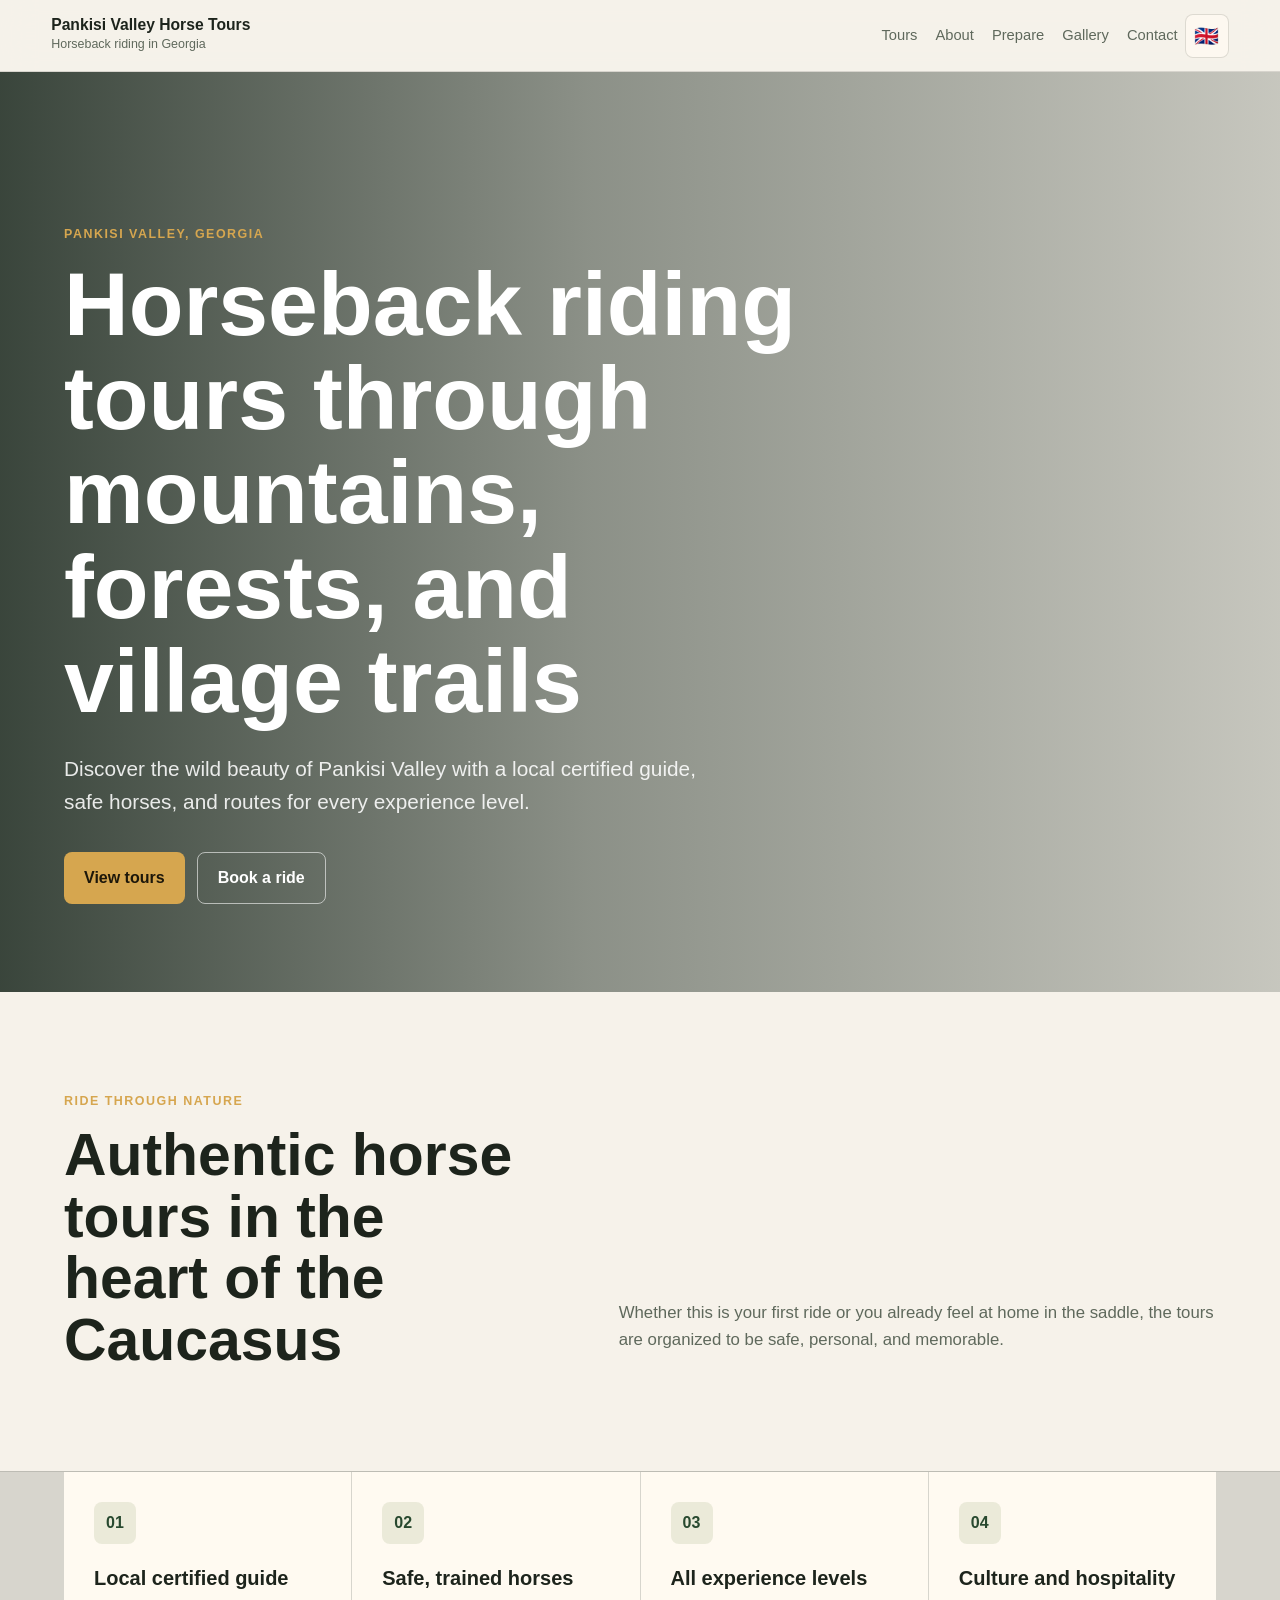
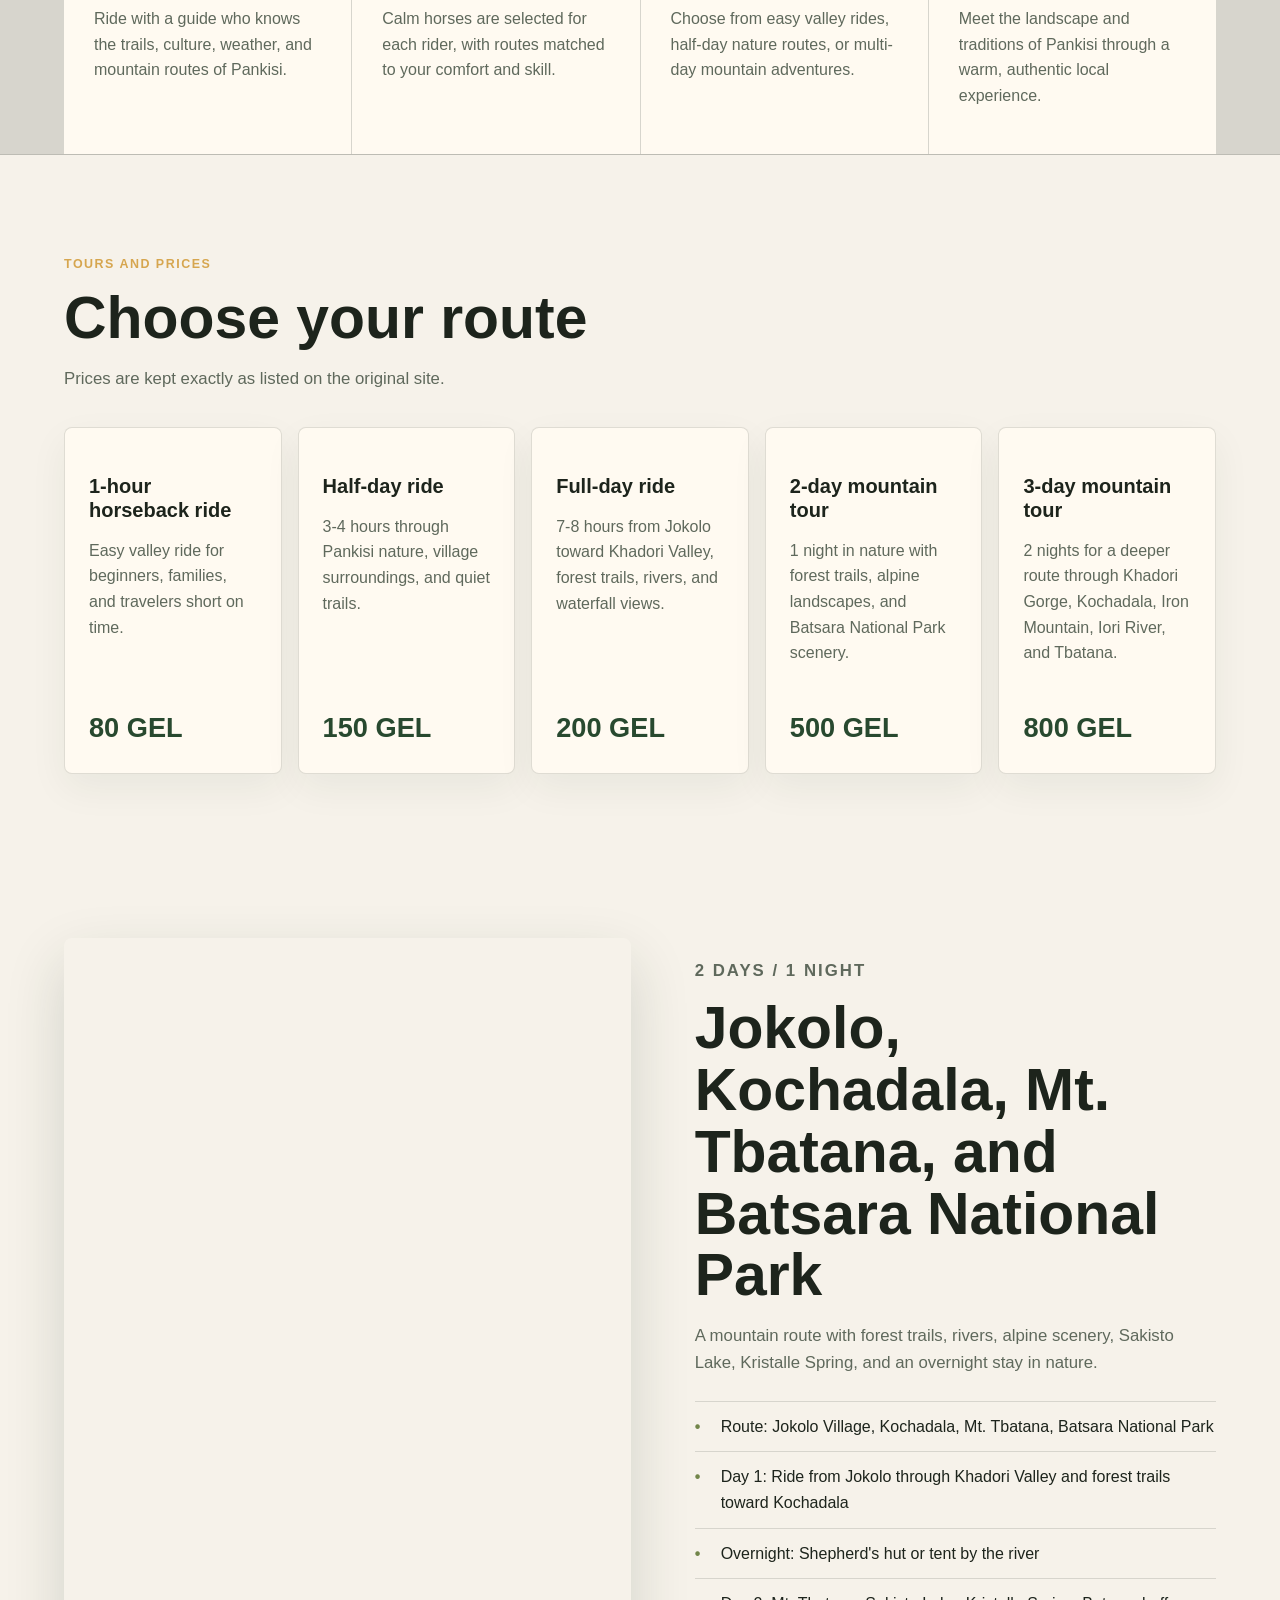
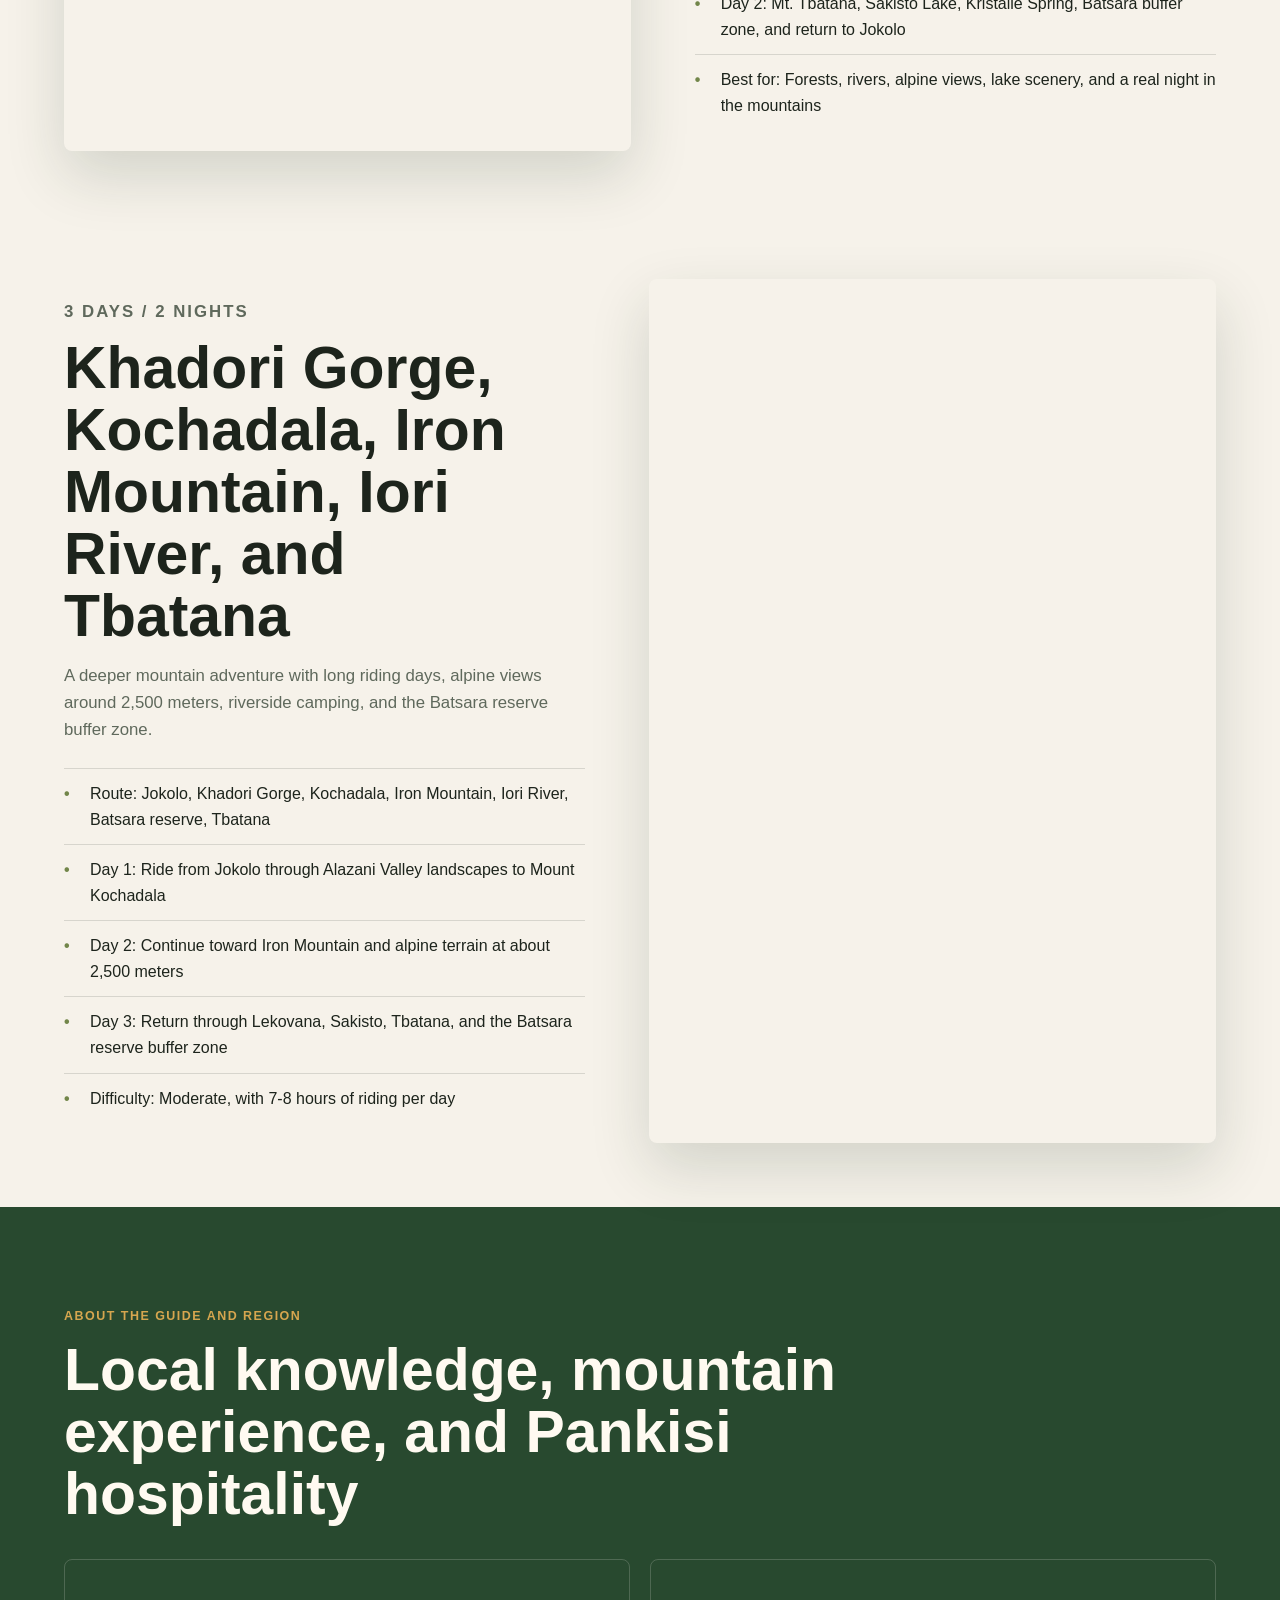
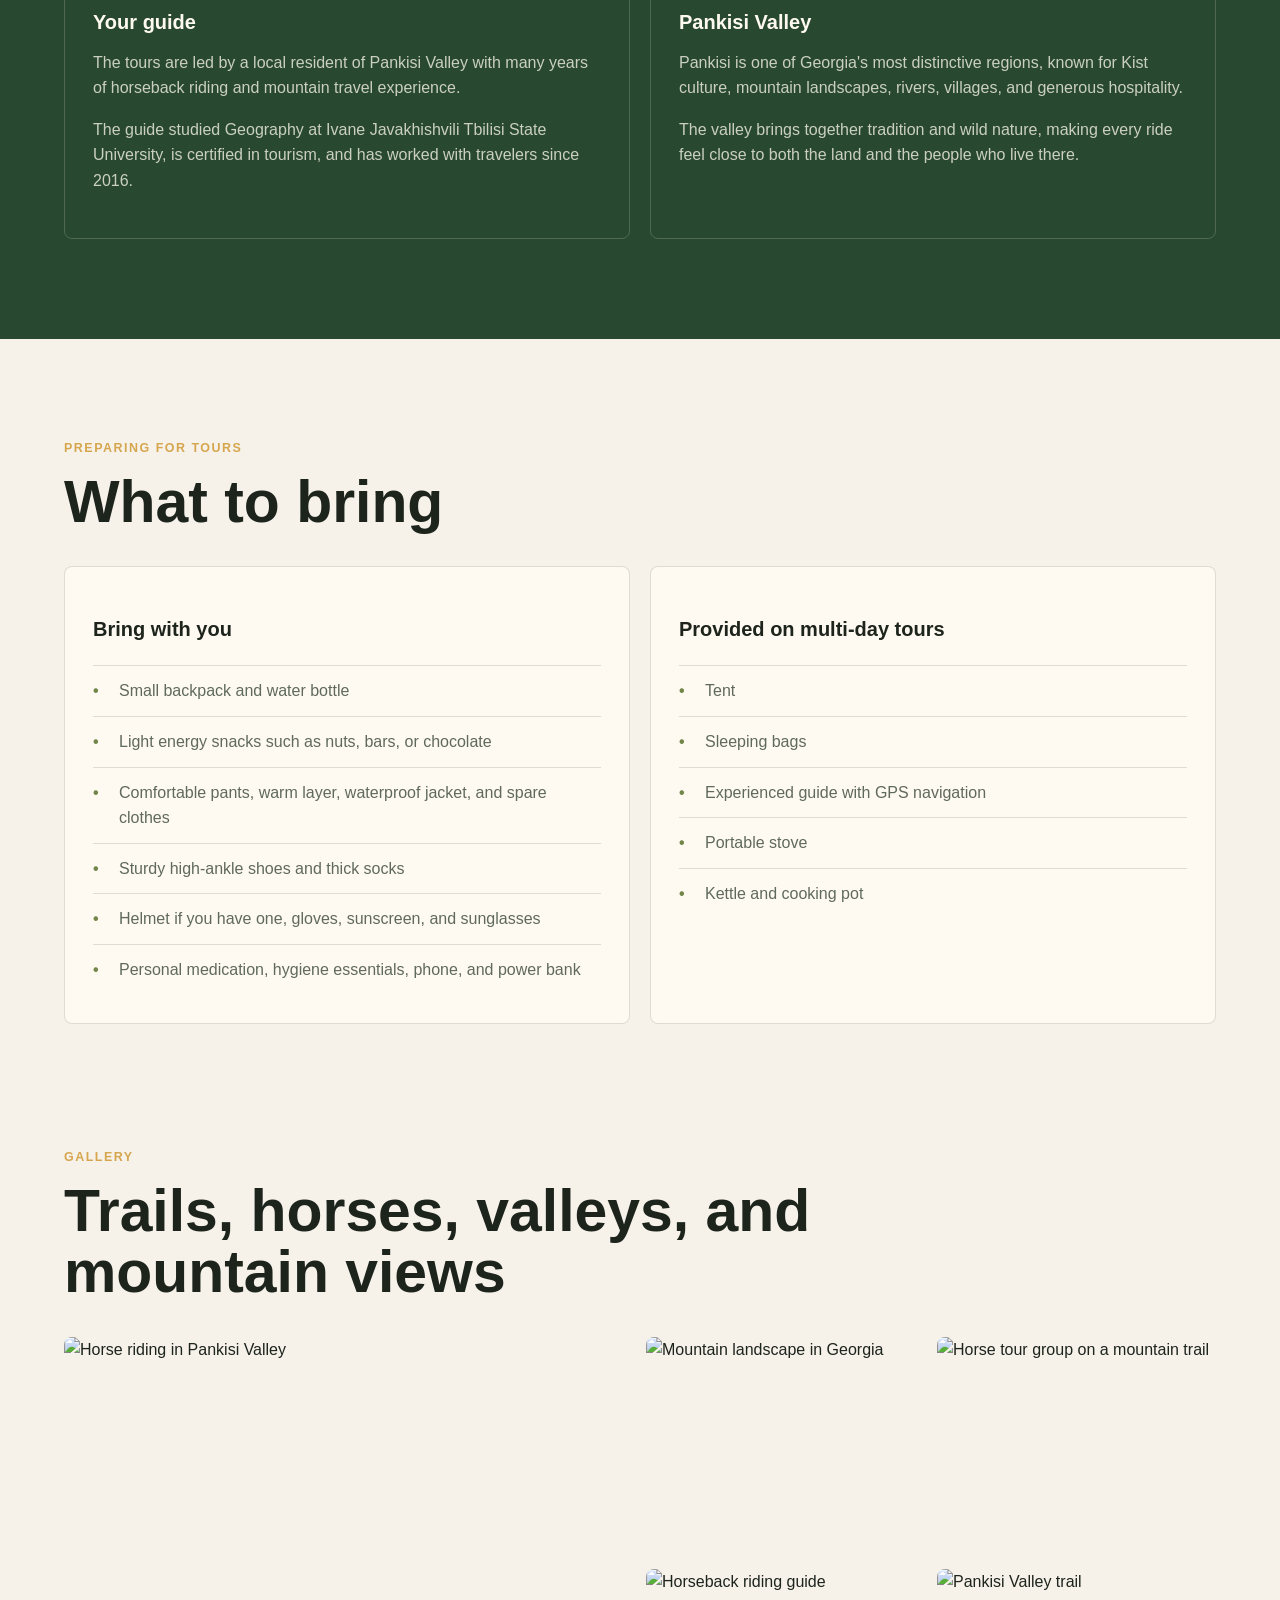
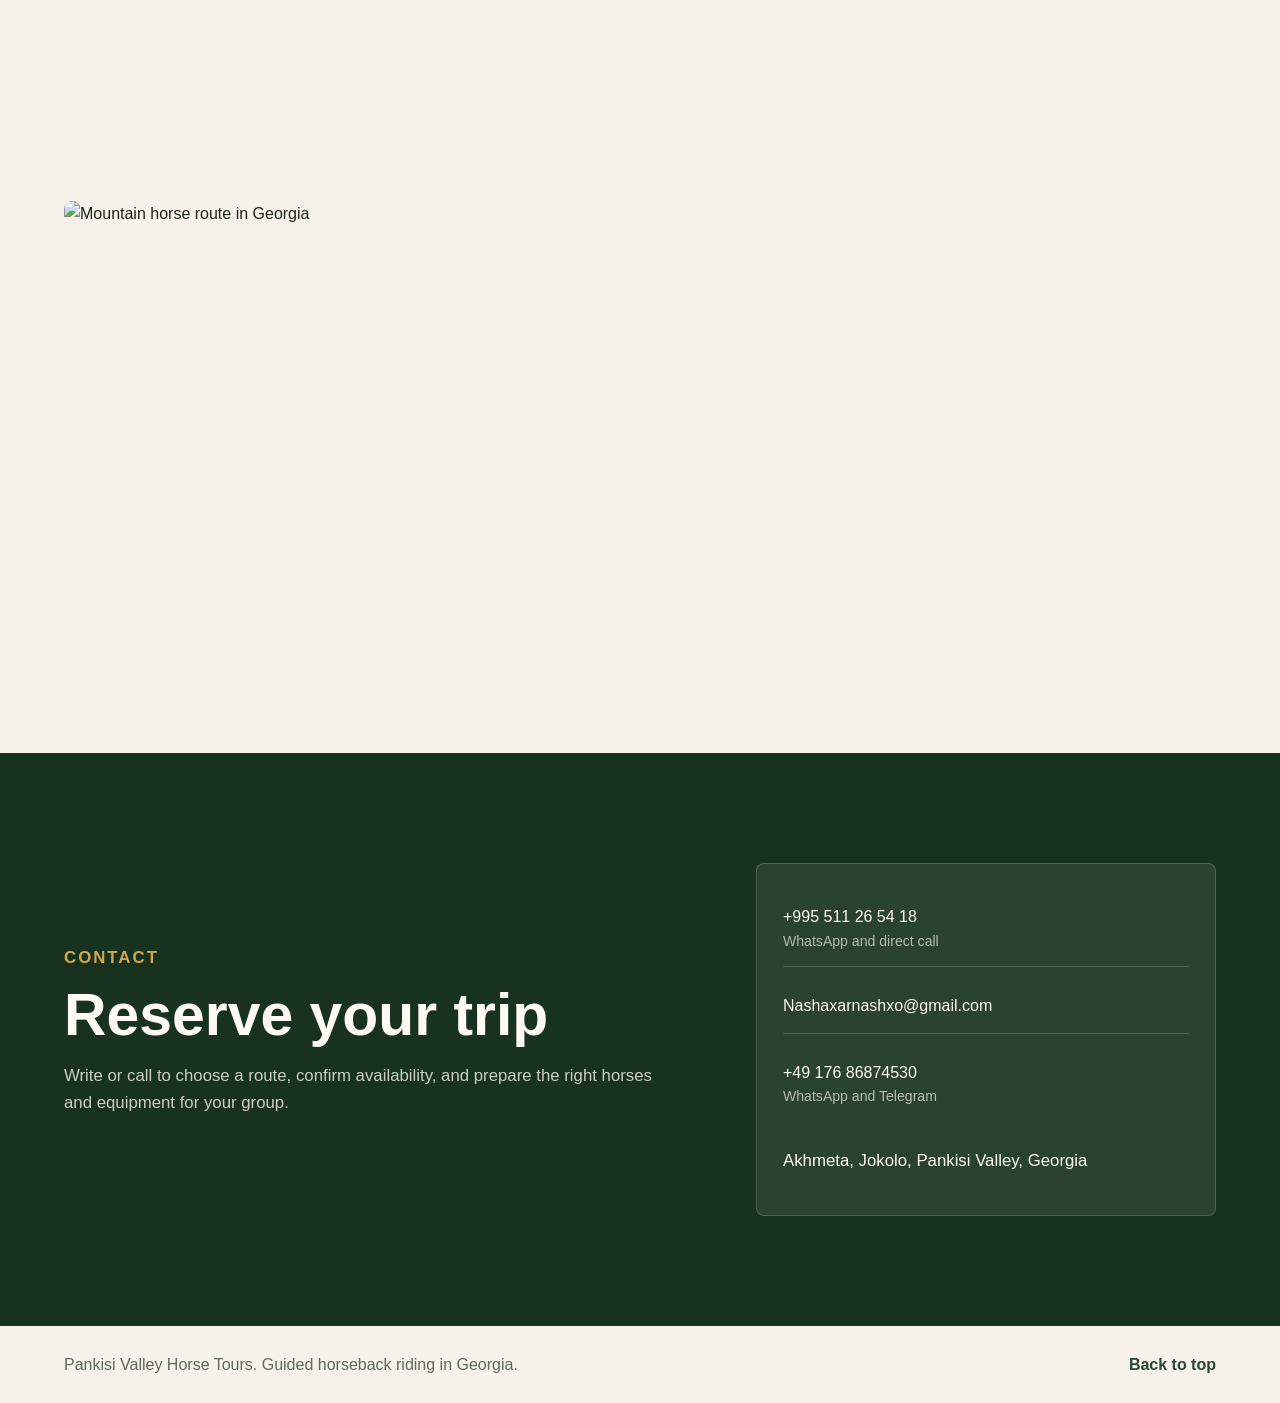
==== commit 1a6a5a80: "Refine responsive language selector" ====
--- a/index.html
+++ b/index.html
@@ -13,7 +13,6 @@
   <body>
     <header class="site-header">
       <a class="brand" href="#top" aria-label="Pankisi Valley Horse Tours">
-        <span class="brand-mark">PV</span>
         <span>
           <strong data-i18n="brand">Pankisi Valley Horse Tours</strong>
           <small data-i18n="brandSub">Horseback riding in Georgia</small>
@@ -29,10 +28,8 @@
       </nav>
 
       <div class="language-switcher" aria-label="Language selector">
-        <button type="button" class="language-toggle" id="languageToggle" aria-expanded="false" aria-controls="languageMenu">
+        <button type="button" class="language-toggle" id="languageToggle" aria-label="Choose language" aria-expanded="false" aria-controls="languageMenu">
           <span class="language-current-flag" id="languageFlag">🇬🇧</span>
-          <span class="language-current-name" id="languageLabel">English</span>
-          <span class="language-chevron" aria-hidden="true">▾</span>
         </button>
         <div class="language-menu" id="languageMenu" role="menu">
           <button type="button" class="lang-btn is-active" data-lang="en" role="menuitem"><span>🇬🇧</span><span>English</span></button>
--- a/styles.css
+++ b/styles.css
@@ -45,10 +45,10 @@
   top: 0;
   z-index: 20;
   display: grid;
-  grid-template-columns: minmax(220px, 1fr) auto auto;
+  grid-template-columns: minmax(220px, 1fr) auto;
   gap: 24px;
   align-items: center;
-  padding: 16px clamp(18px, 4vw, 56px);
+  padding: 16px clamp(74px, 8vw, 112px) 16px clamp(18px, 4vw, 56px);
   background: rgba(246, 242, 234, 0.9);
   border-bottom: 1px solid var(--line);
   backdrop-filter: blur(16px);
@@ -57,20 +57,8 @@
 .brand {
   display: inline-flex;
   align-items: center;
-  gap: 12px;
+  min-width: 0;
   text-decoration: none;
-}
-
-.brand-mark {
-  display: grid;
-  width: 42px;
-  height: 42px;
-  place-items: center;
-  border-radius: 8px;
-  background: var(--forest);
-  color: var(--paper);
-  font-weight: 800;
-  letter-spacing: 0.04em;
 }
 
 .brand strong,
@@ -92,6 +80,7 @@
   display: flex;
   gap: 18px;
   align-items: center;
+  justify-self: end;
   font-size: 0.92rem;
 }
 
@@ -106,43 +95,30 @@
 }
 
 .language-switcher {
-  position: relative;
-  justify-self: end;
+  position: absolute;
+  top: 14px;
+  right: clamp(18px, 4vw, 56px);
+  direction: ltr;
 }
 
 .language-toggle {
   display: inline-flex;
-  min-width: 158px;
+  width: 44px;
+  height: 44px;
   align-items: center;
-  justify-content: space-between;
-  gap: 10px;
+  justify-content: center;
   border: 1px solid var(--line);
   border-radius: 8px;
   background: rgba(255, 250, 241, 0.76);
   color: var(--ink);
   cursor: pointer;
   font: inherit;
-  font-size: 0.9rem;
-  font-weight: 800;
-  padding: 10px 12px;
+  padding: 0;
 }
 
 .language-current-flag {
-  font-size: 1.1rem;
-}
-
-.language-current-name {
-  flex: 1;
-  text-align: left;
-}
-
-body.is-rtl .language-current-name {
-  text-align: right;
-}
-
-.language-chevron {
-  color: var(--muted);
-  font-size: 0.8rem;
+  font-size: 1.25rem;
+  line-height: 1;
 }
 
 .language-menu {
@@ -157,11 +133,6 @@
   border-radius: 8px;
   background: var(--paper);
   box-shadow: var(--shadow);
-}
-
-body.is-rtl .language-menu {
-  right: auto;
-  left: 0;
 }
 
 .language-switcher.is-open .language-menu {
@@ -612,10 +583,14 @@
 @media (max-width: 1120px) {
   .site-header {
     grid-template-columns: 1fr;
-    gap: 14px;
+    gap: 12px;
+    padding-top: 14px;
+    padding-right: 74px;
   }
 
   .nav {
+    justify-self: start;
+    width: 100%;
     overflow-x: auto;
     padding-bottom: 4px;
   }
@@ -631,6 +606,37 @@
 }
 
 @media (max-width: 760px) {
+  .site-header {
+    padding: 12px 66px 12px 18px;
+  }
+
+  .brand strong {
+    font-size: 0.92rem;
+  }
+
+  .brand small {
+    font-size: 0.74rem;
+  }
+
+  .language-switcher {
+    top: 12px;
+    right: 14px;
+  }
+
+  .language-toggle {
+    width: 42px;
+    height: 42px;
+  }
+
+  .language-menu {
+    min-width: 178px;
+  }
+
+  .nav {
+    gap: 14px;
+    font-size: 0.88rem;
+  }
+
   .hero {
     min-height: 760px;
   }
@@ -682,3 +688,29 @@
     flex-direction: column;
   }
 }
+
+@media (max-width: 420px) {
+  .site-header {
+    padding-left: 14px;
+    padding-right: 62px;
+  }
+
+  .brand strong {
+    font-size: 0.84rem;
+  }
+
+  .brand small {
+    font-size: 0.7rem;
+  }
+
+  .hero h1,
+  .page-hero h1,
+  .contact-page h1 {
+    font-size: clamp(2rem, 13vw, 3rem);
+  }
+
+  .hero-actions {
+    align-items: stretch;
+    flex-direction: column;
+  }
+}
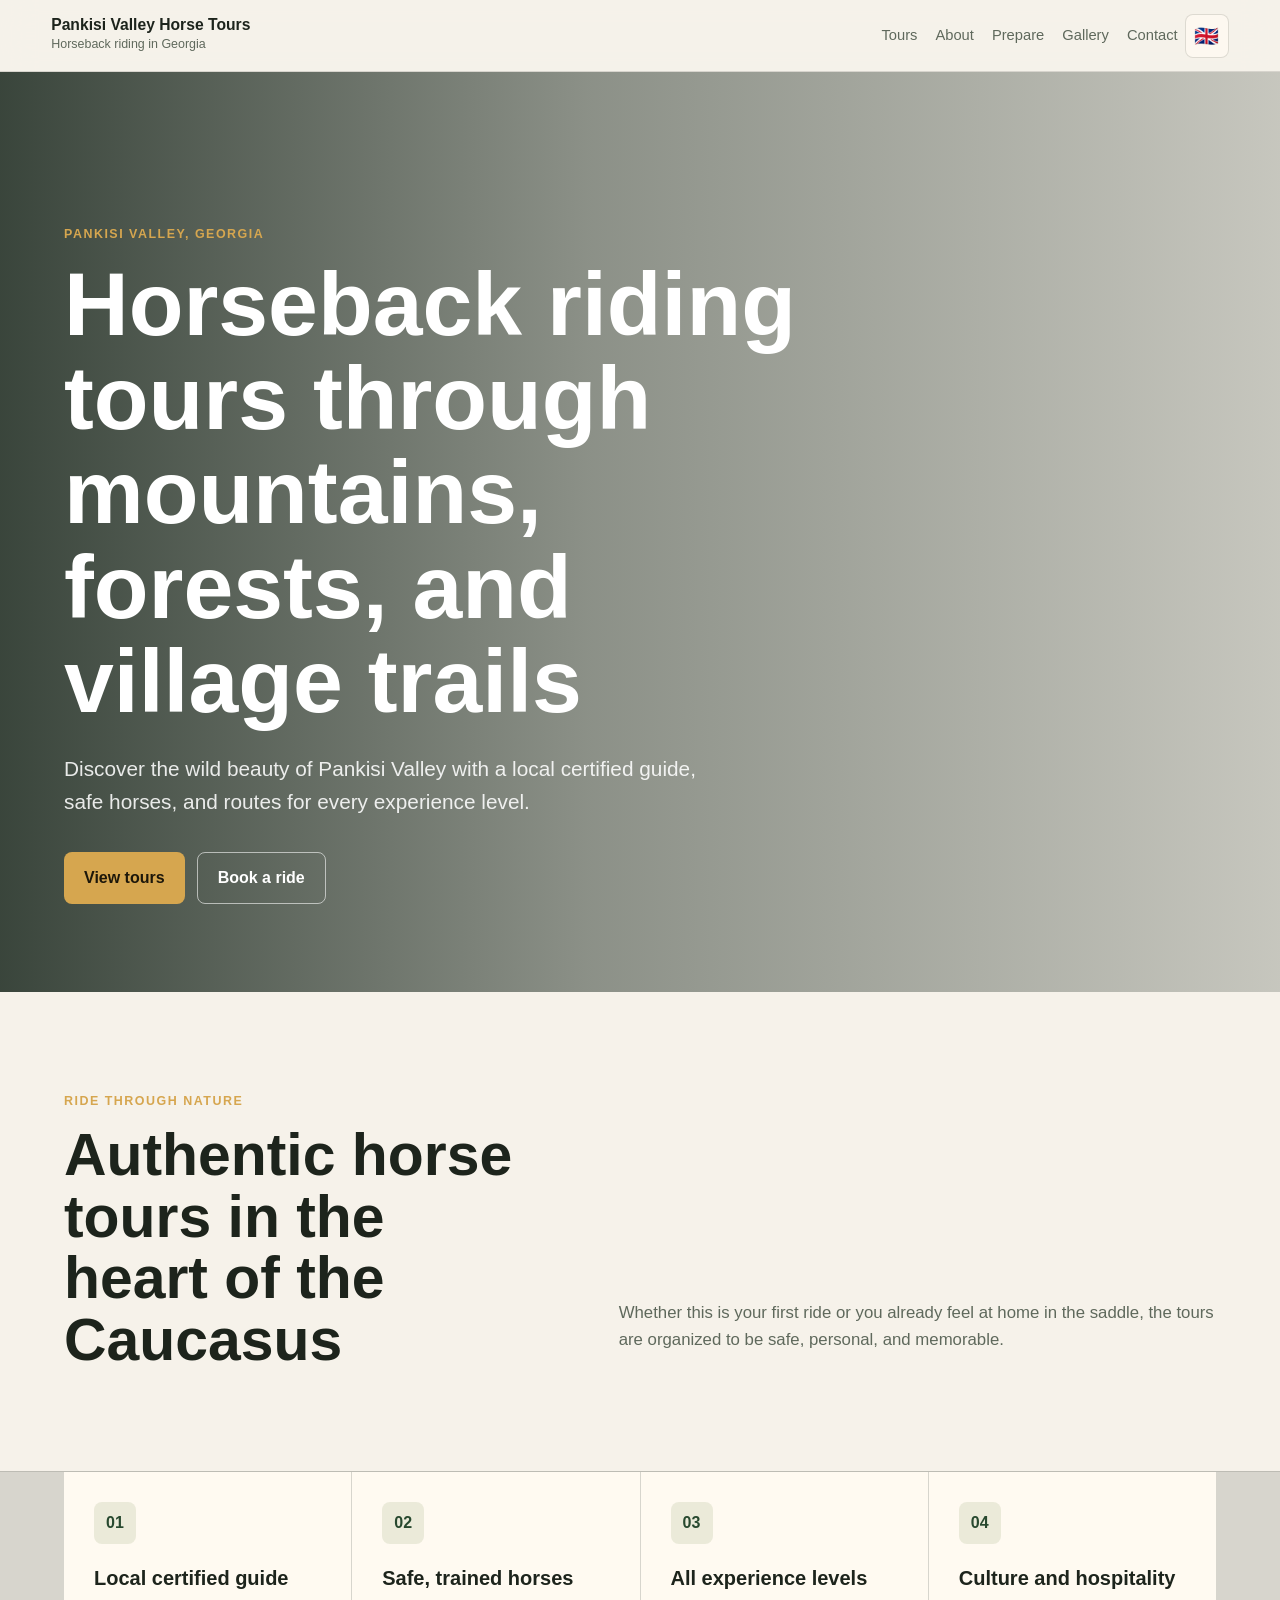
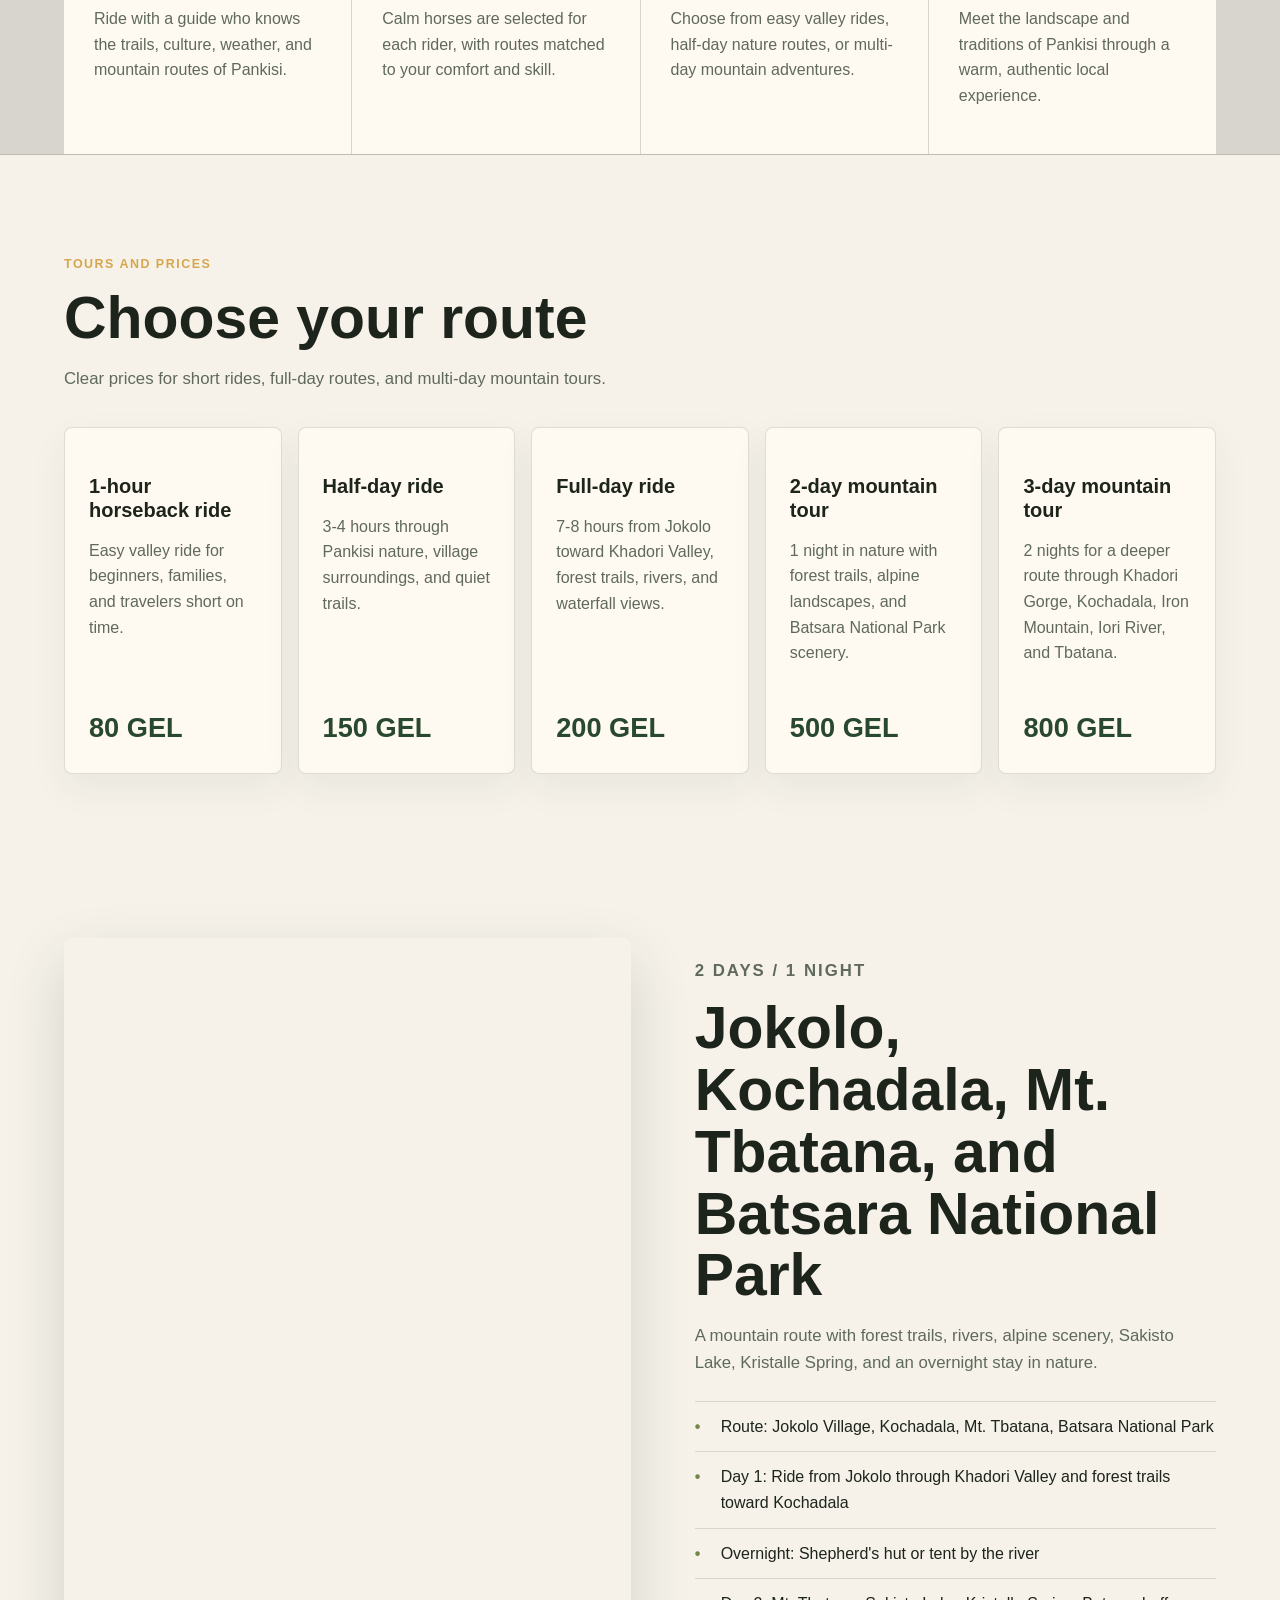
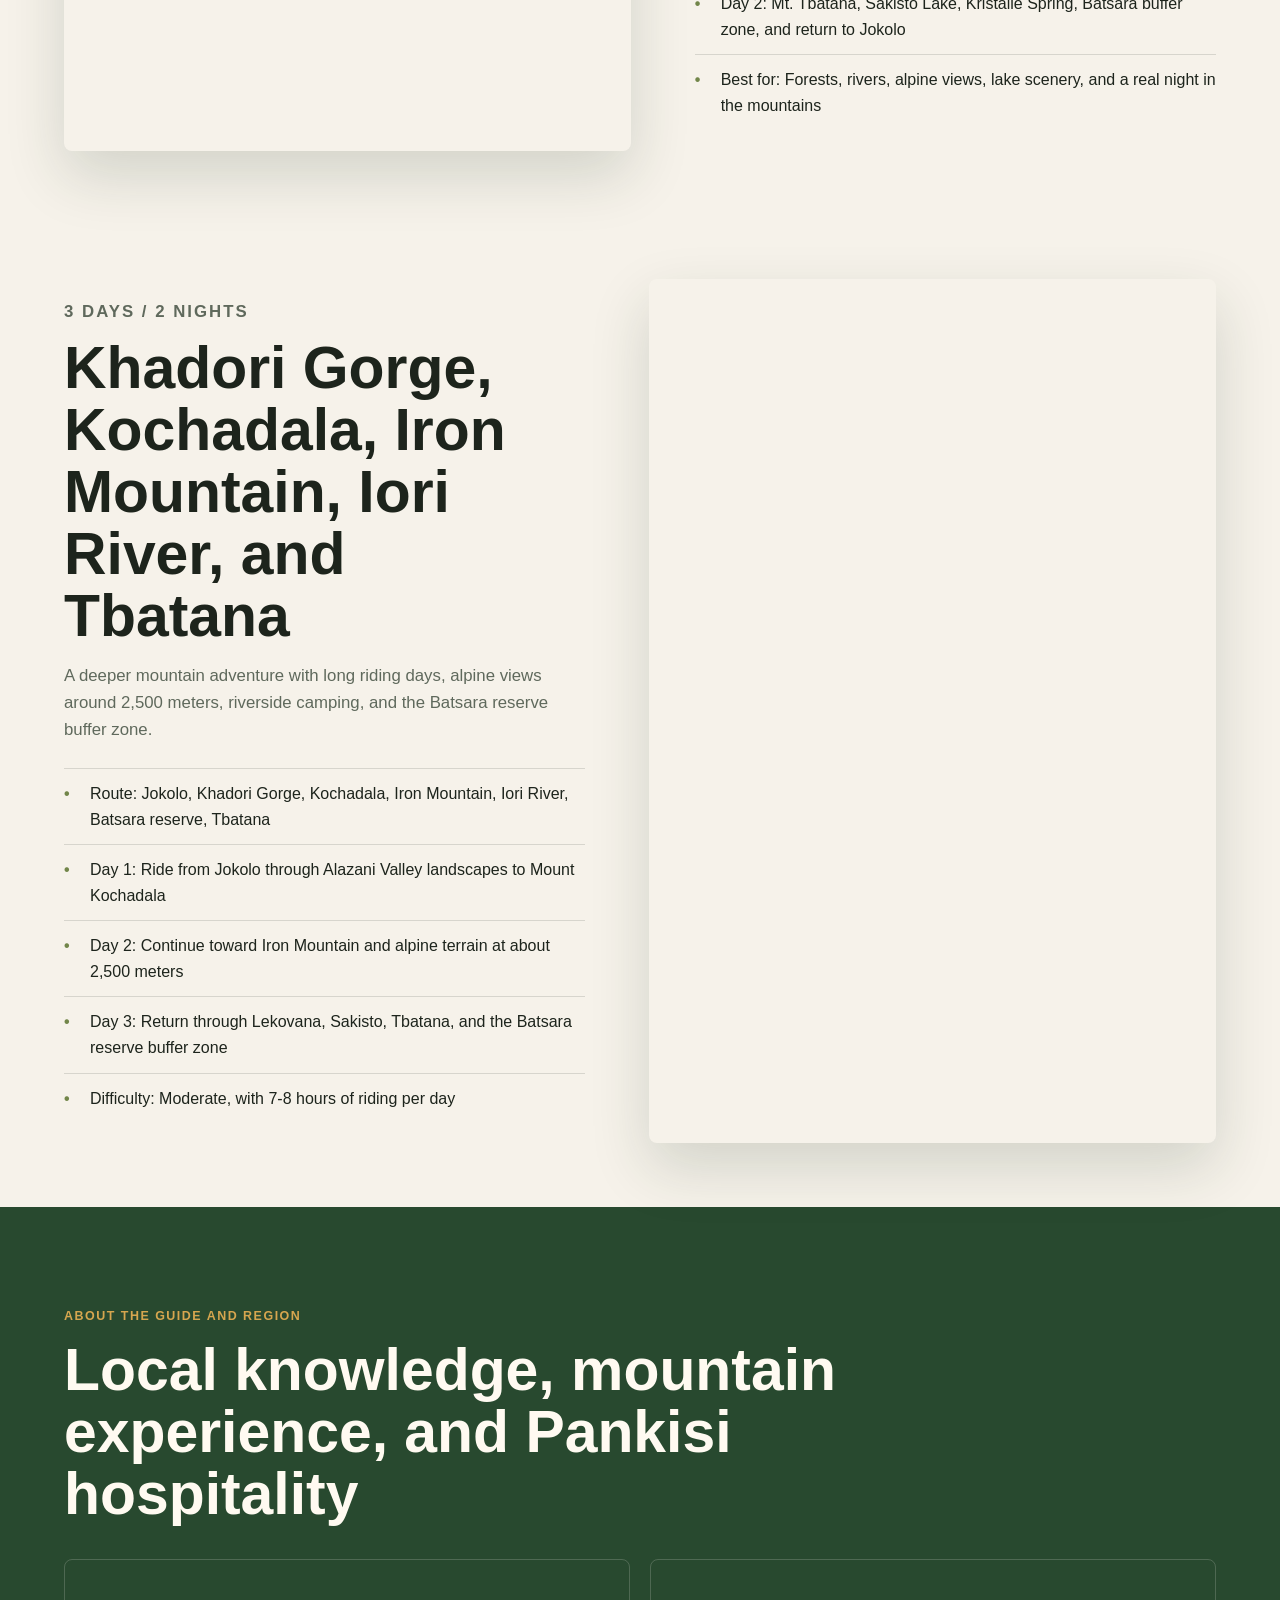
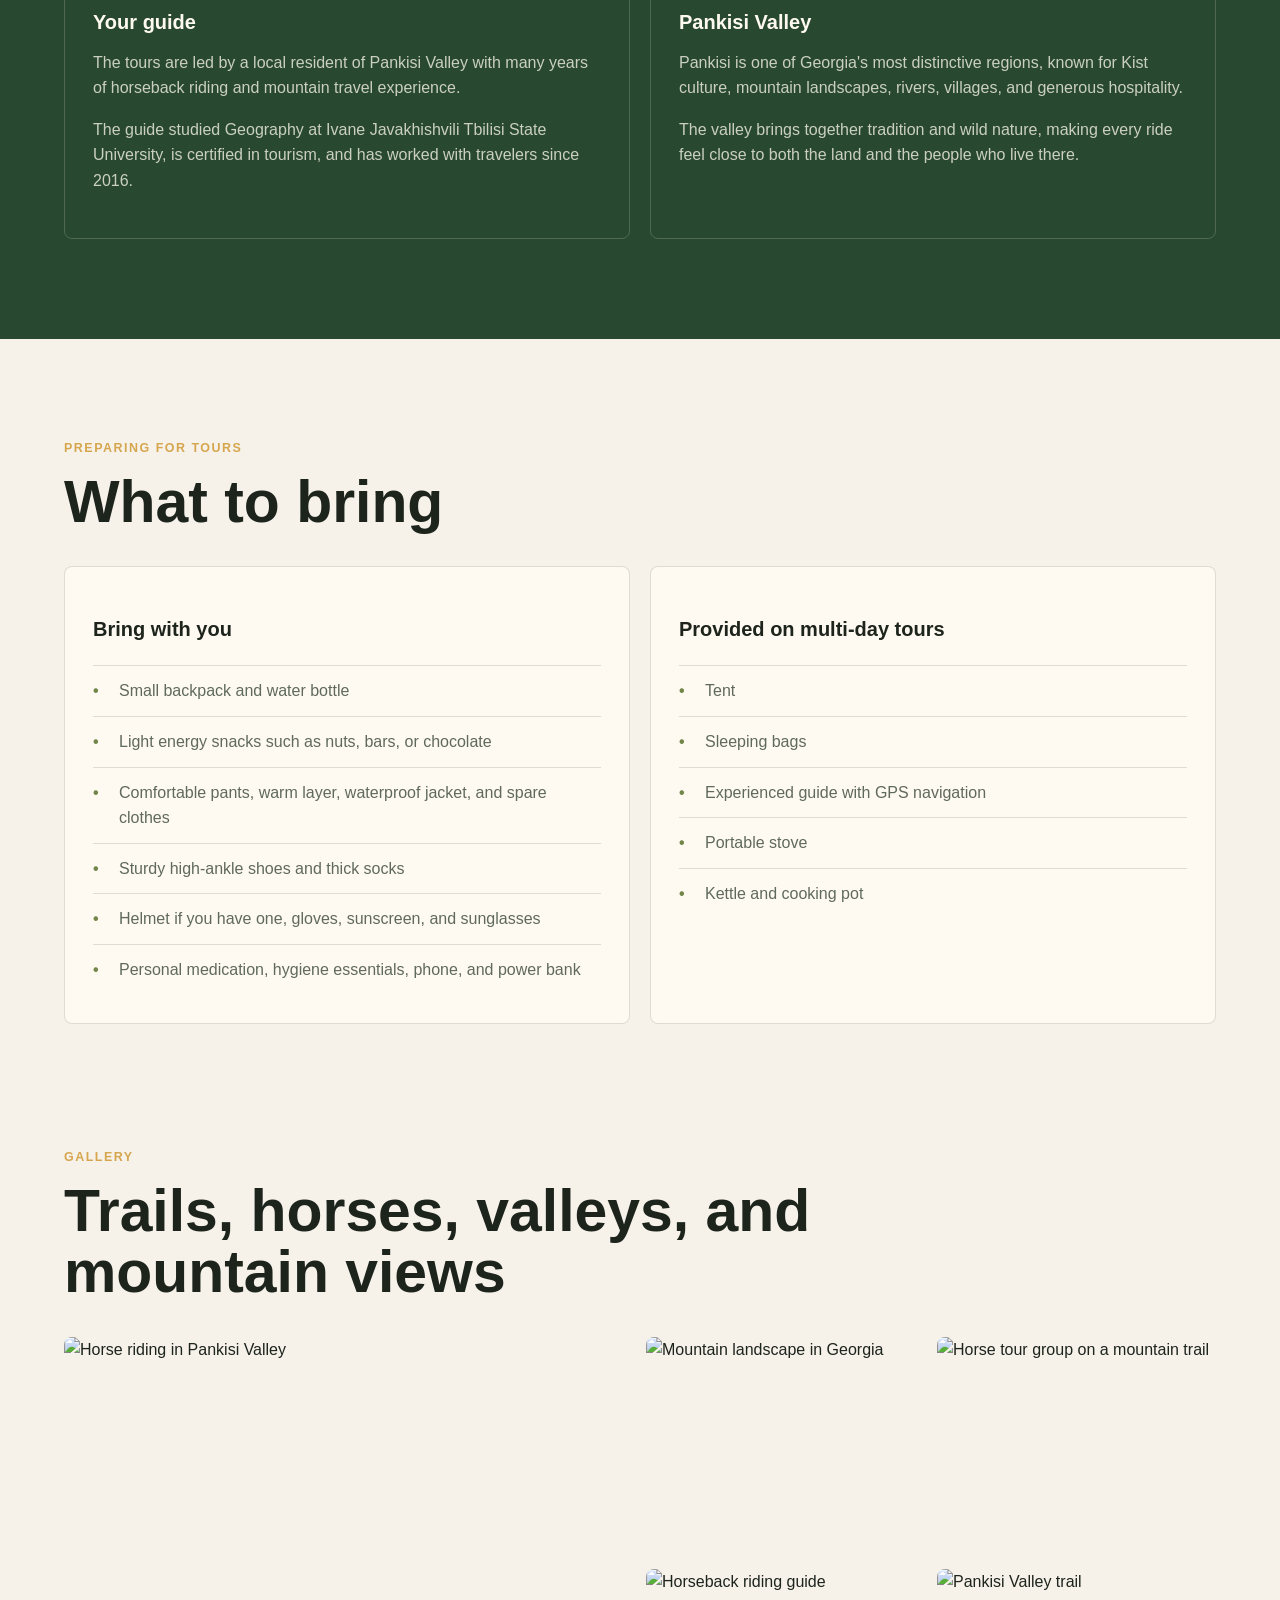
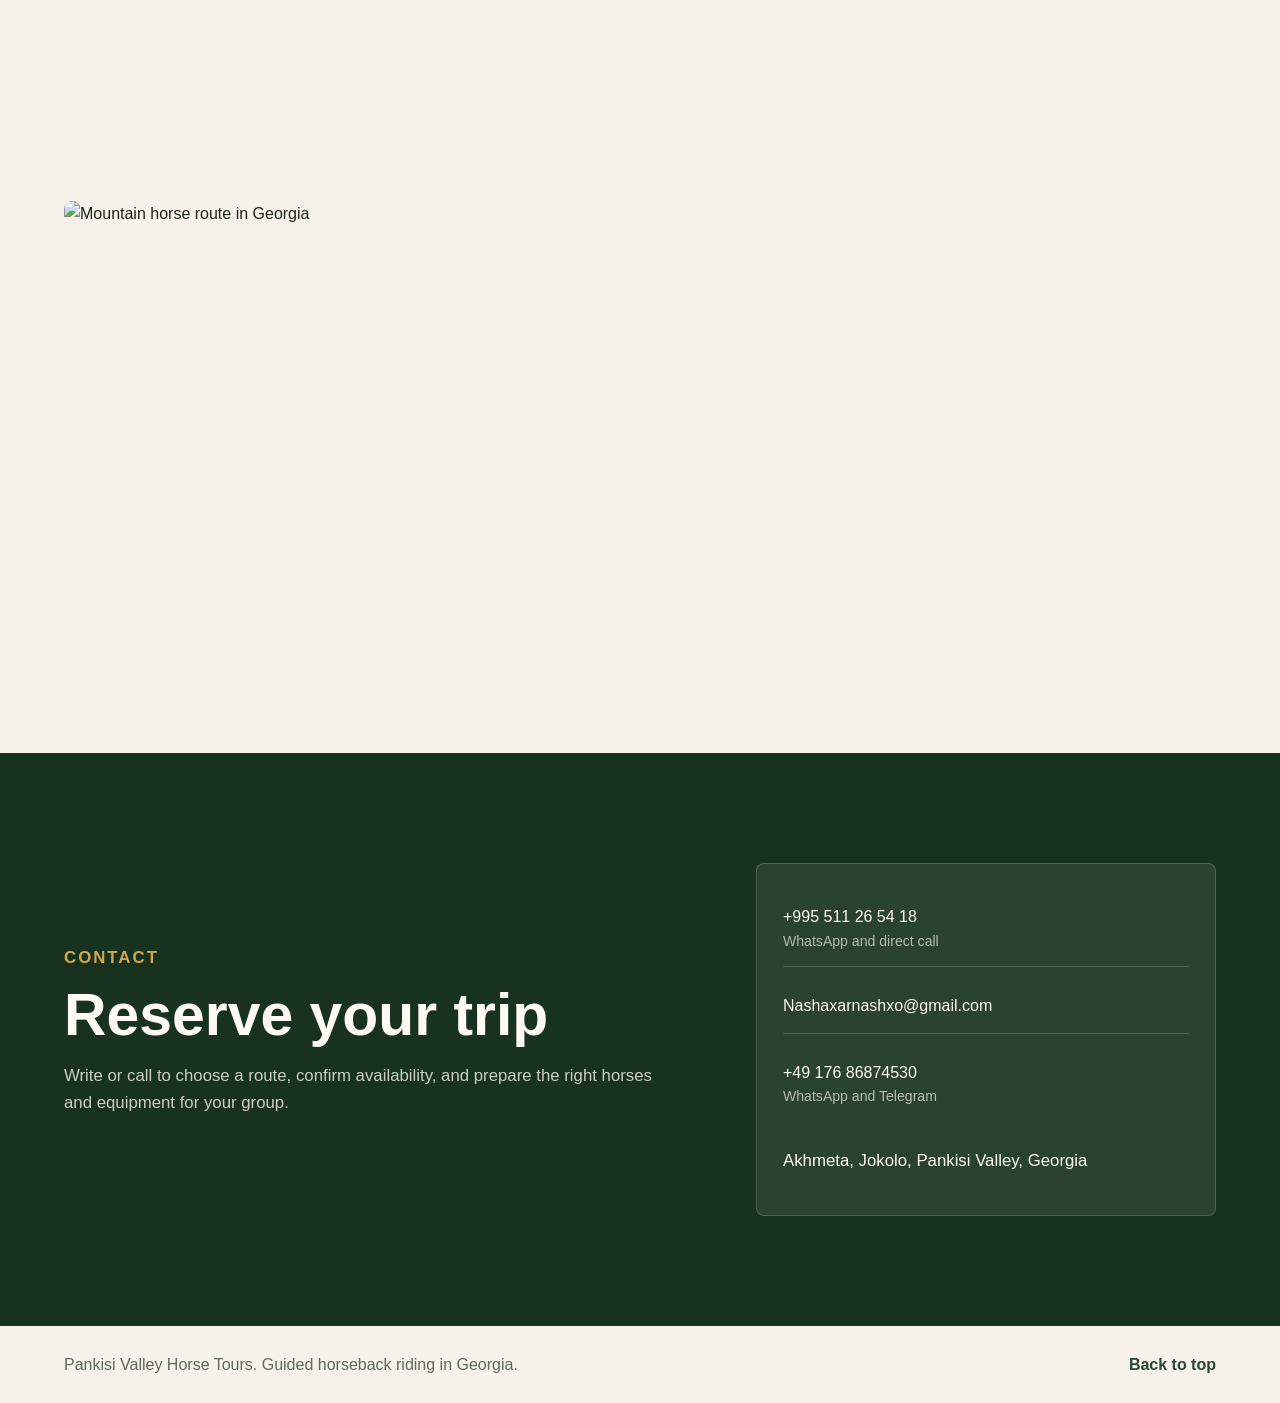
==== commit 07135516: "Remove source-site pricing note" ====
--- a/index.html
+++ b/index.html
@@ -94,7 +94,7 @@
         <div class="section-heading">
           <p class="section-kicker" data-i18n="toursKicker">Tours and Prices</p>
           <h2 data-i18n="toursTitle">Choose your route</h2>
-          <p data-i18n="toursText">Prices are kept exactly as listed on the original site.</p>
+          <p data-i18n="toursText">Clear prices for short rides, full-day routes, and multi-day mountain tours.</p>
         </div>
         <div class="tour-grid" id="tourGrid"></div>
       </section>
--- a/styles.css
+++ b/styles.css
@@ -305,6 +305,10 @@
   min-height: 68vh;
 }
 
+.contact-location {
+  background: var(--bg);
+}
+
 .section-heading {
   max-width: 860px;
   margin-bottom: 34px;
@@ -603,6 +607,7 @@
   .gallery {
     grid-template-columns: repeat(2, 1fr);
   }
+
 }
 
 @media (max-width: 760px) {
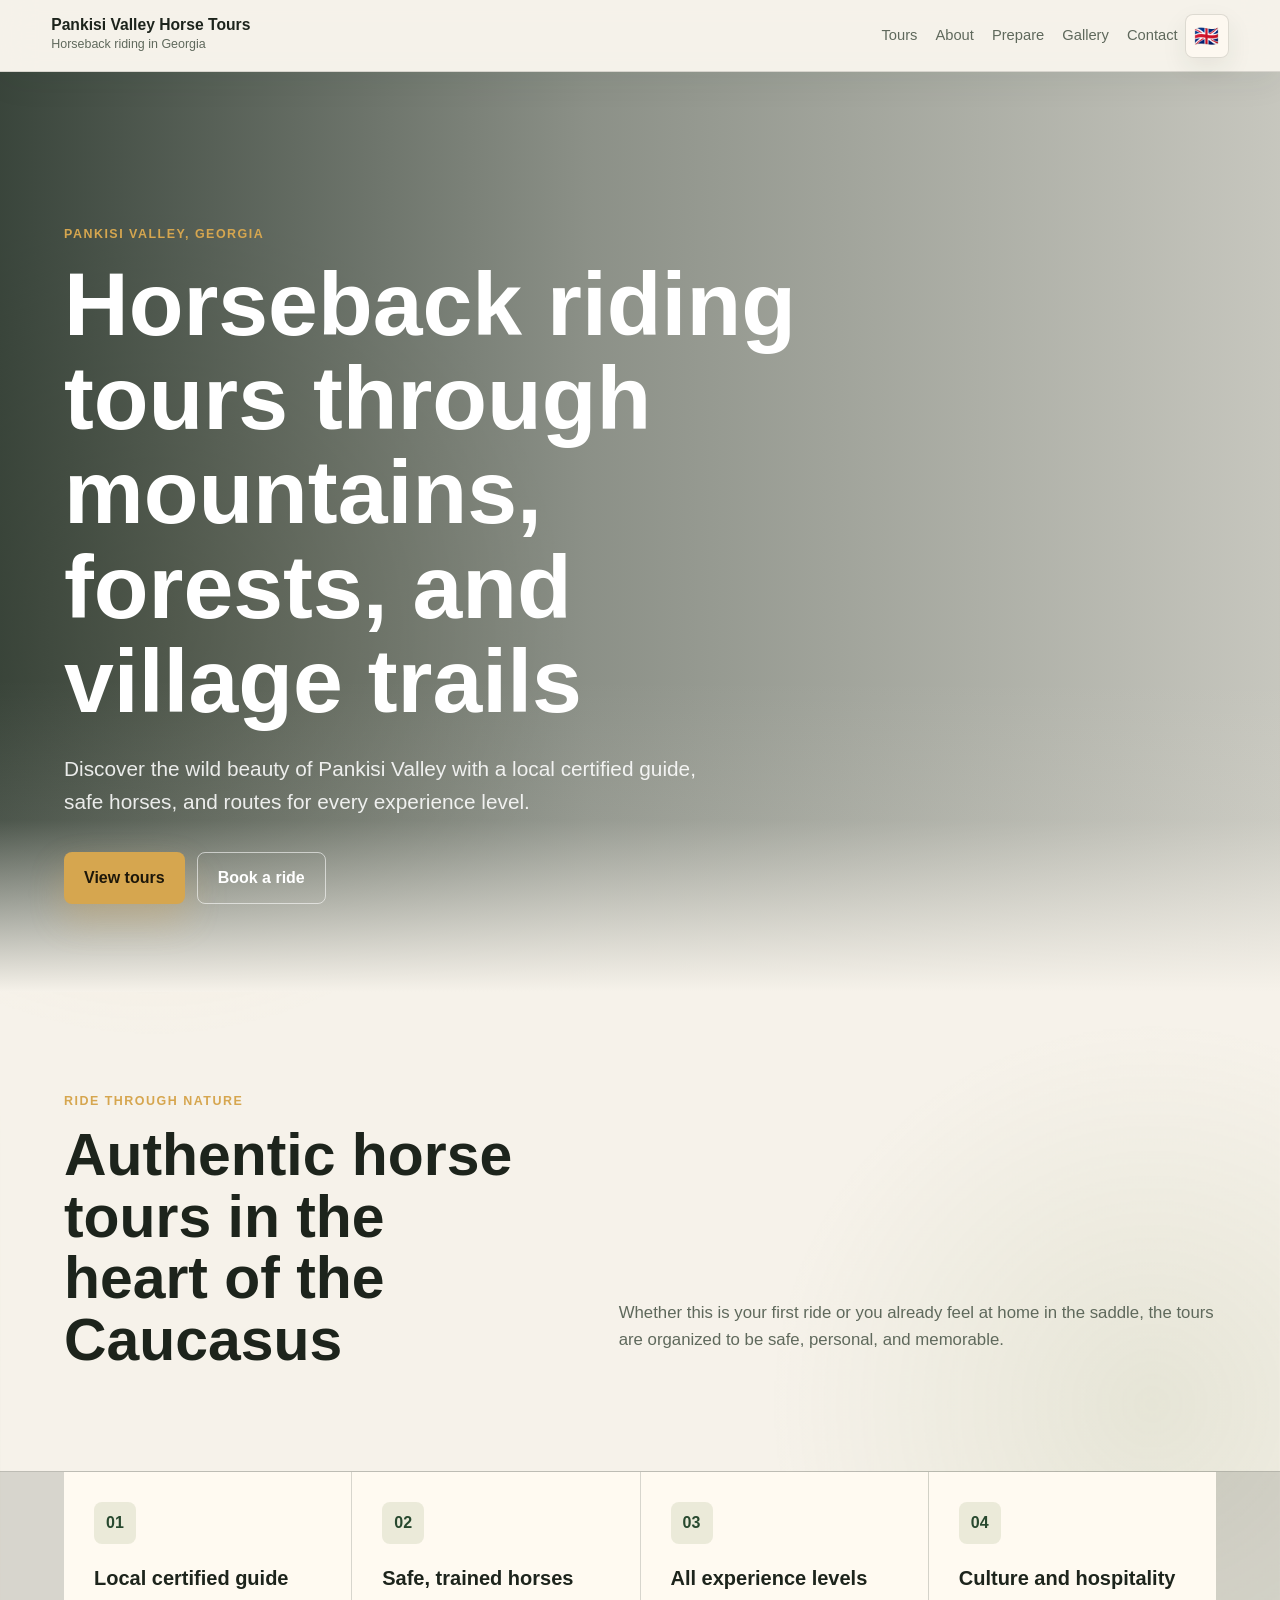
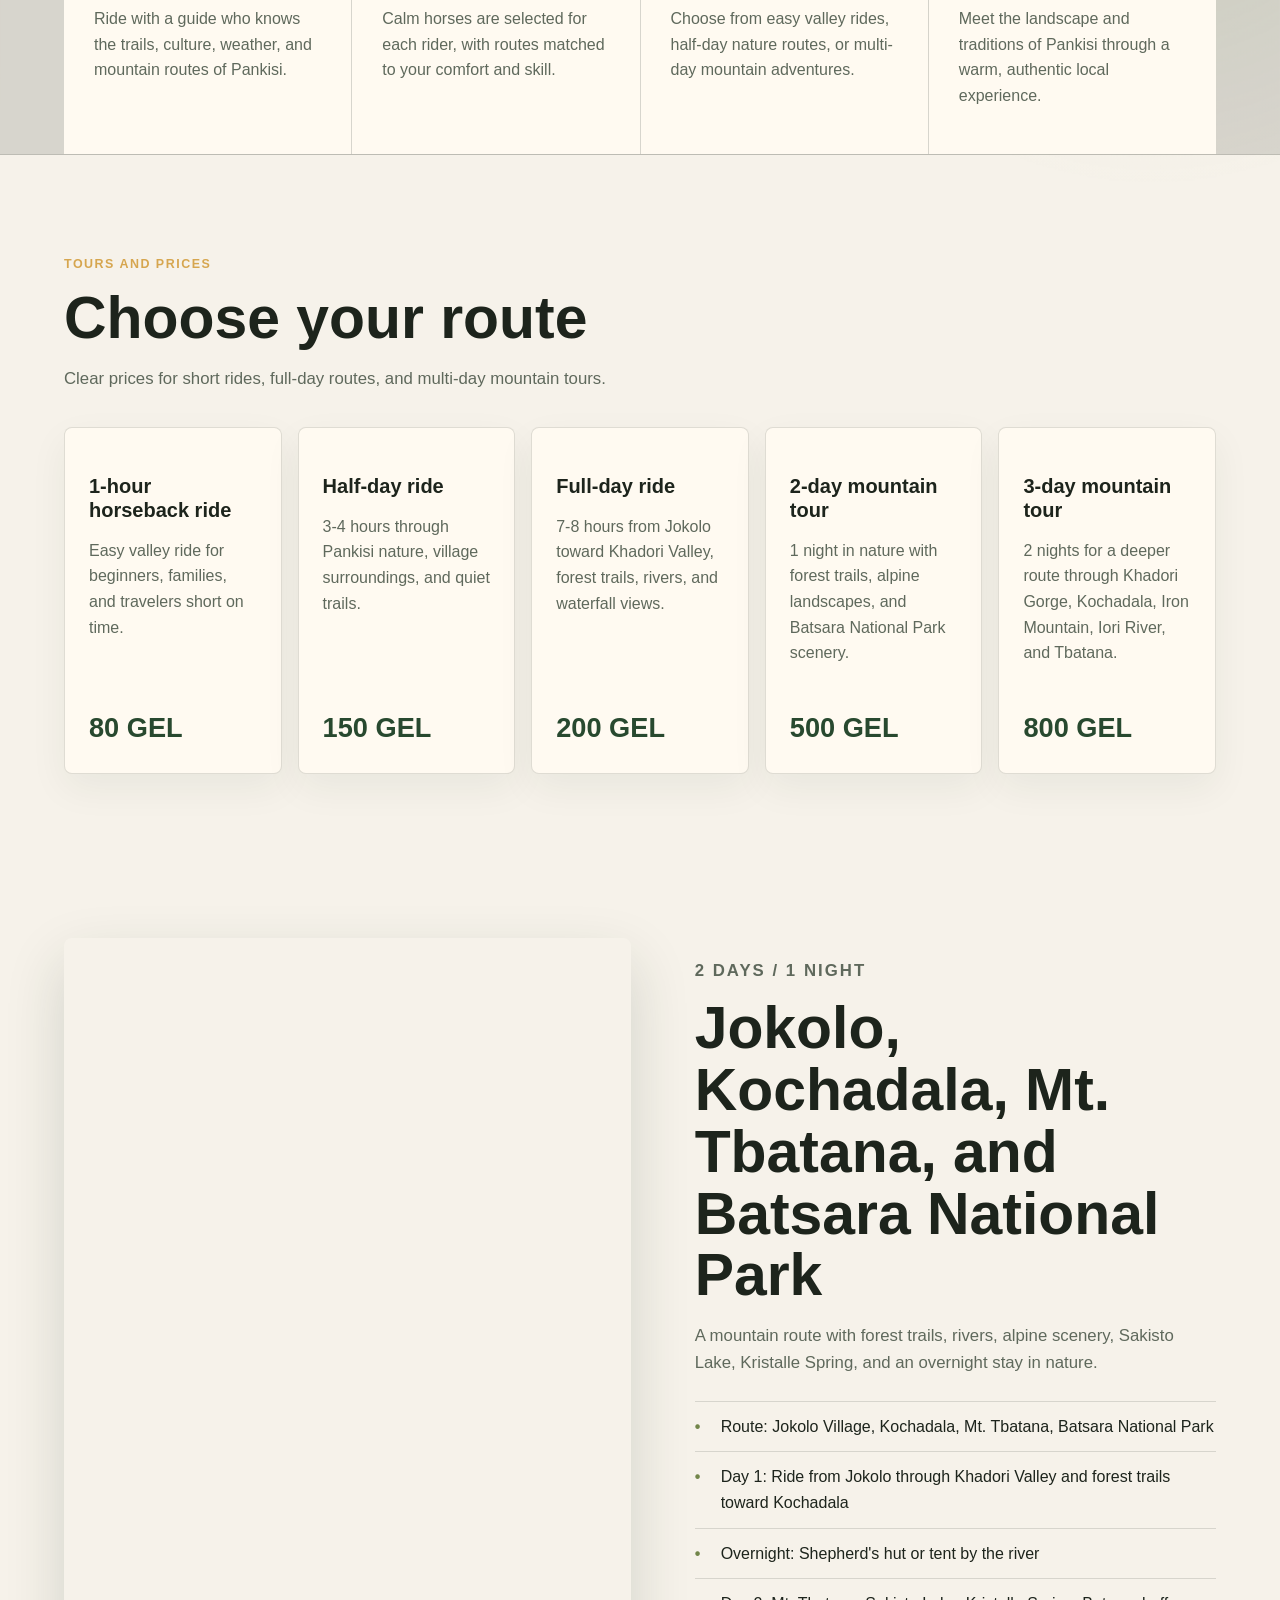
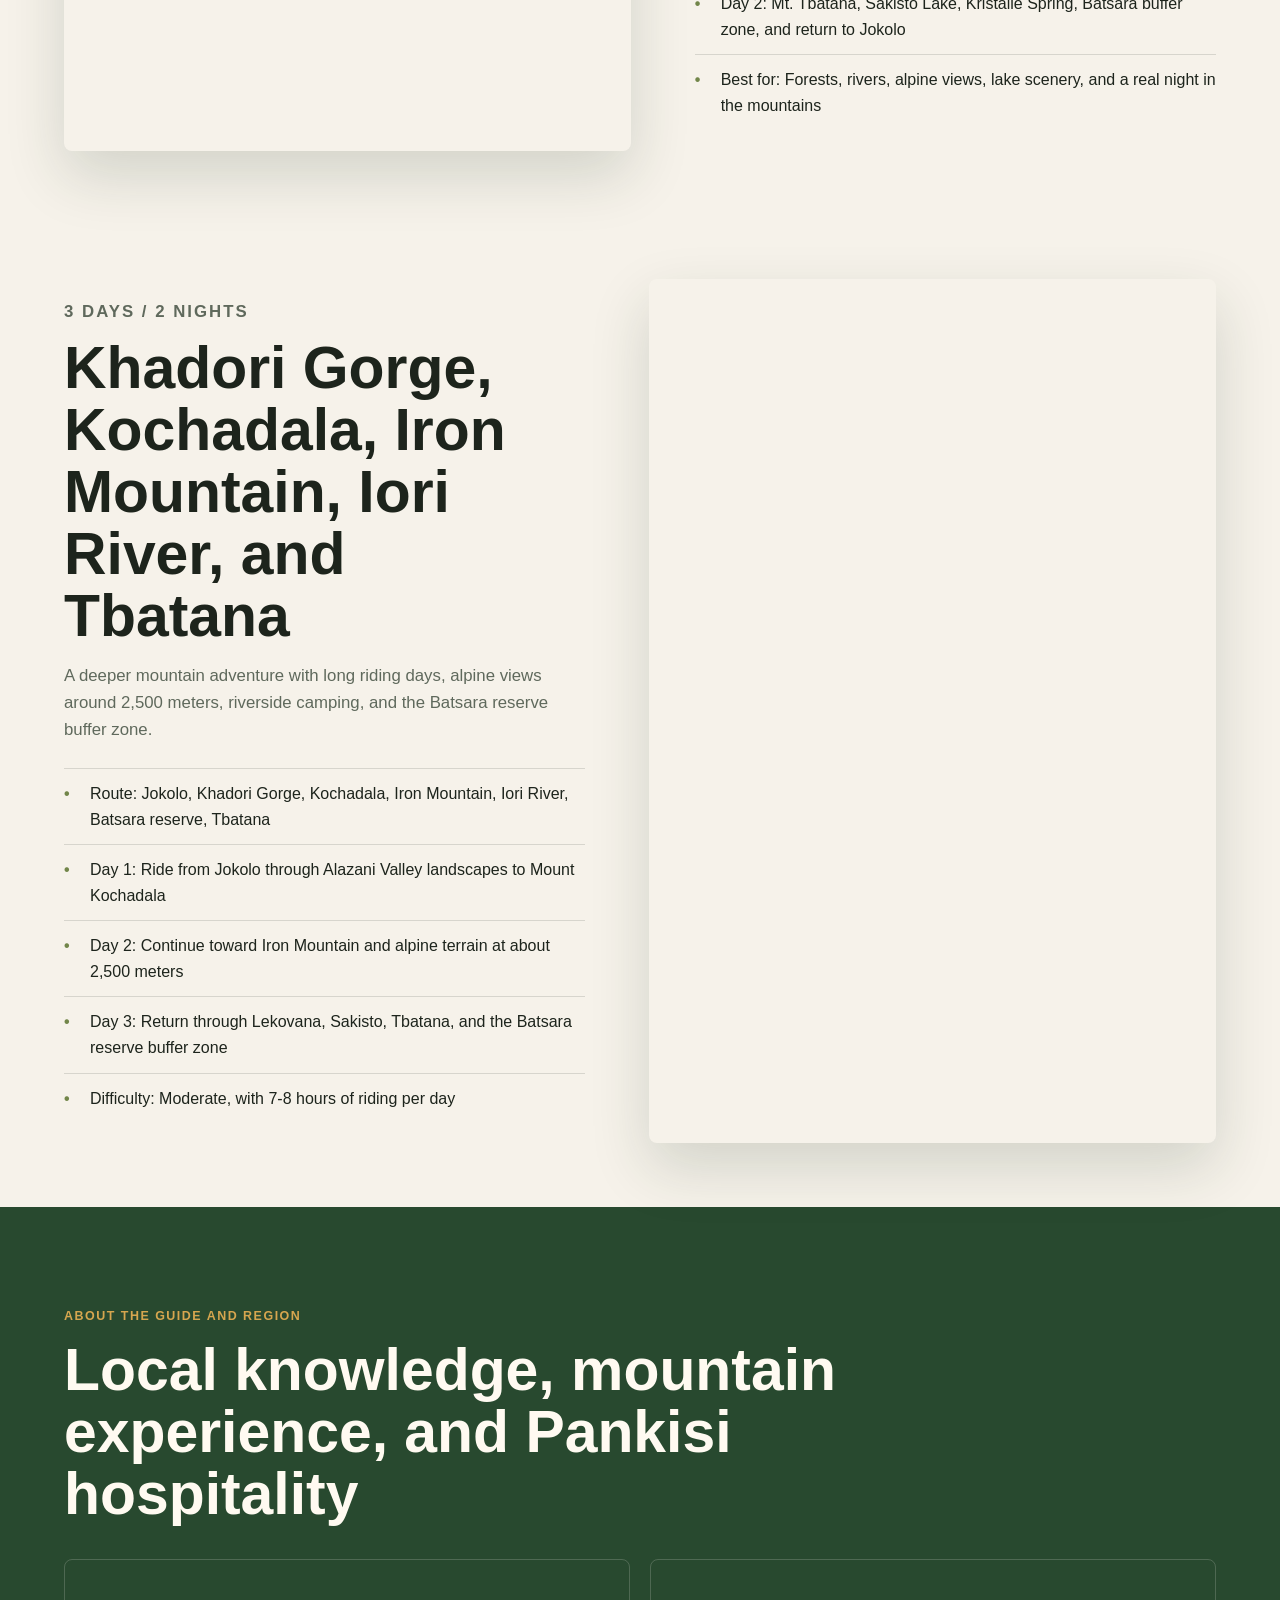
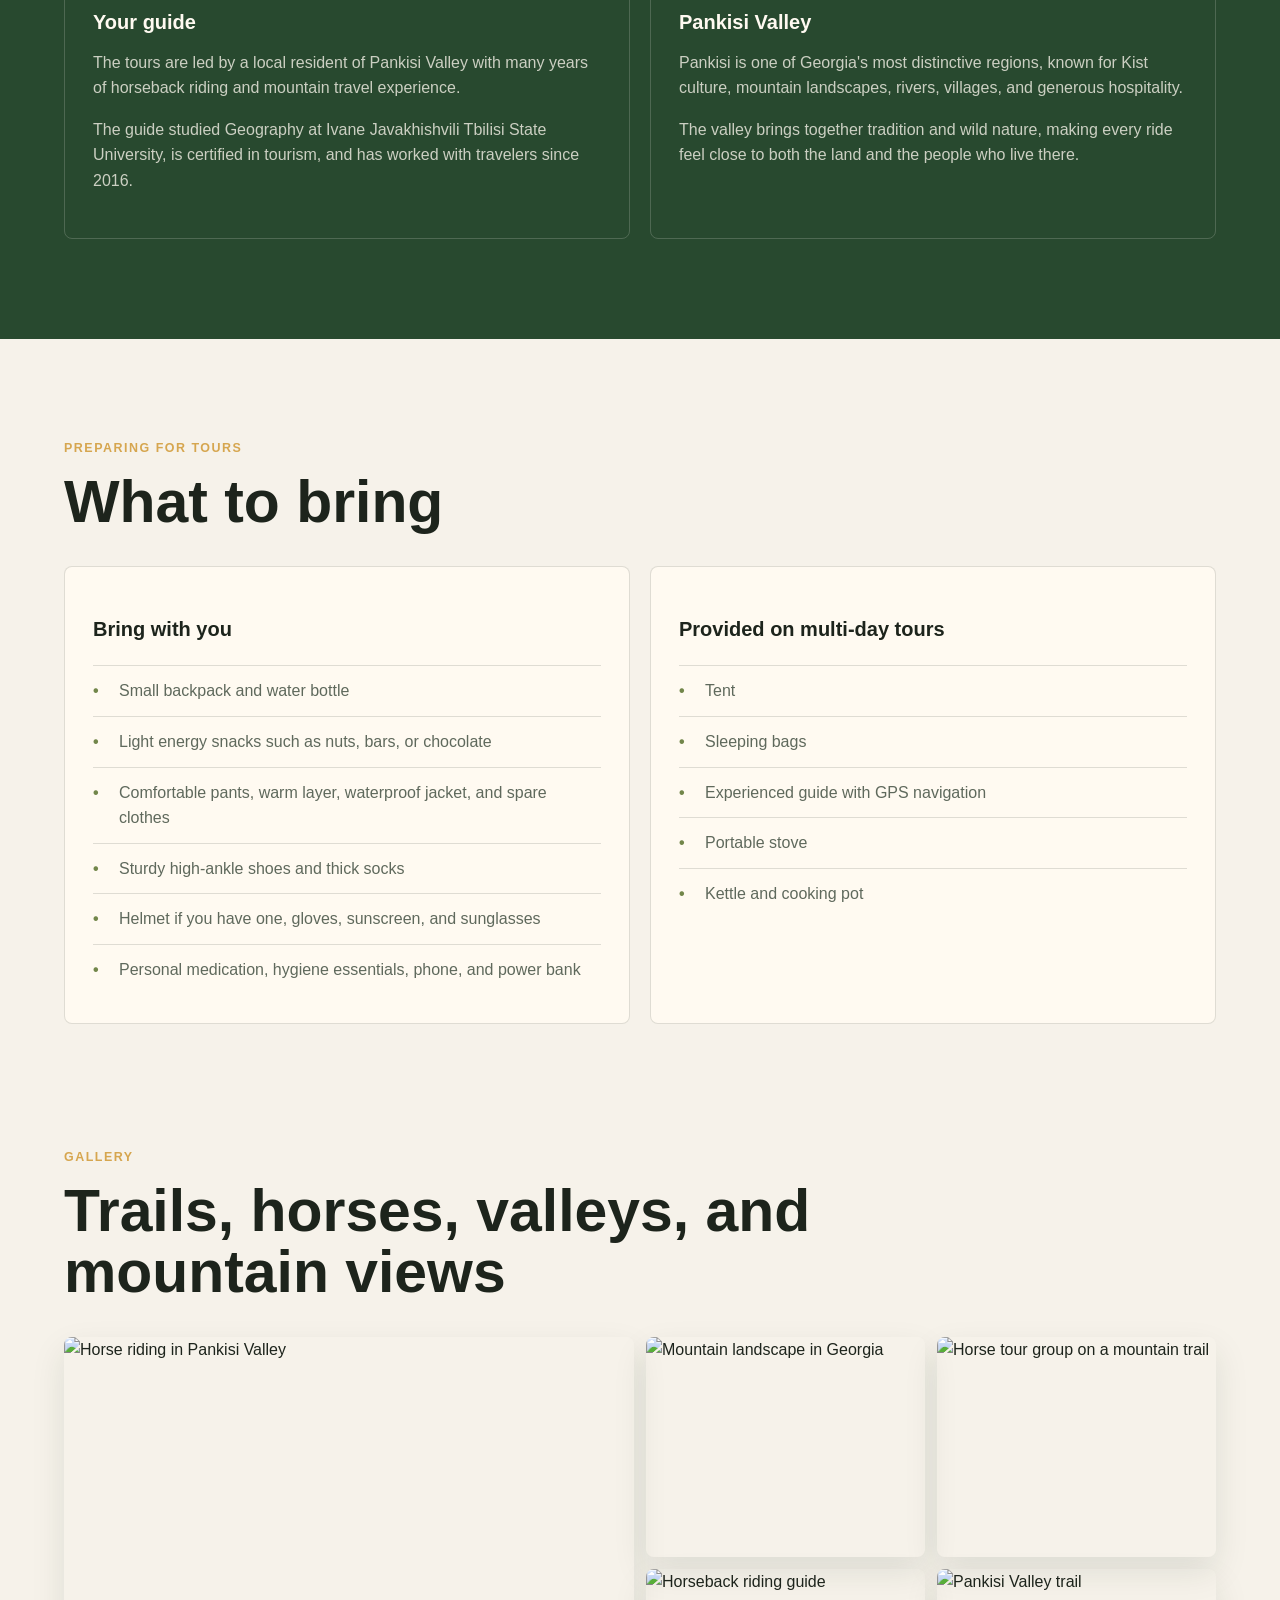
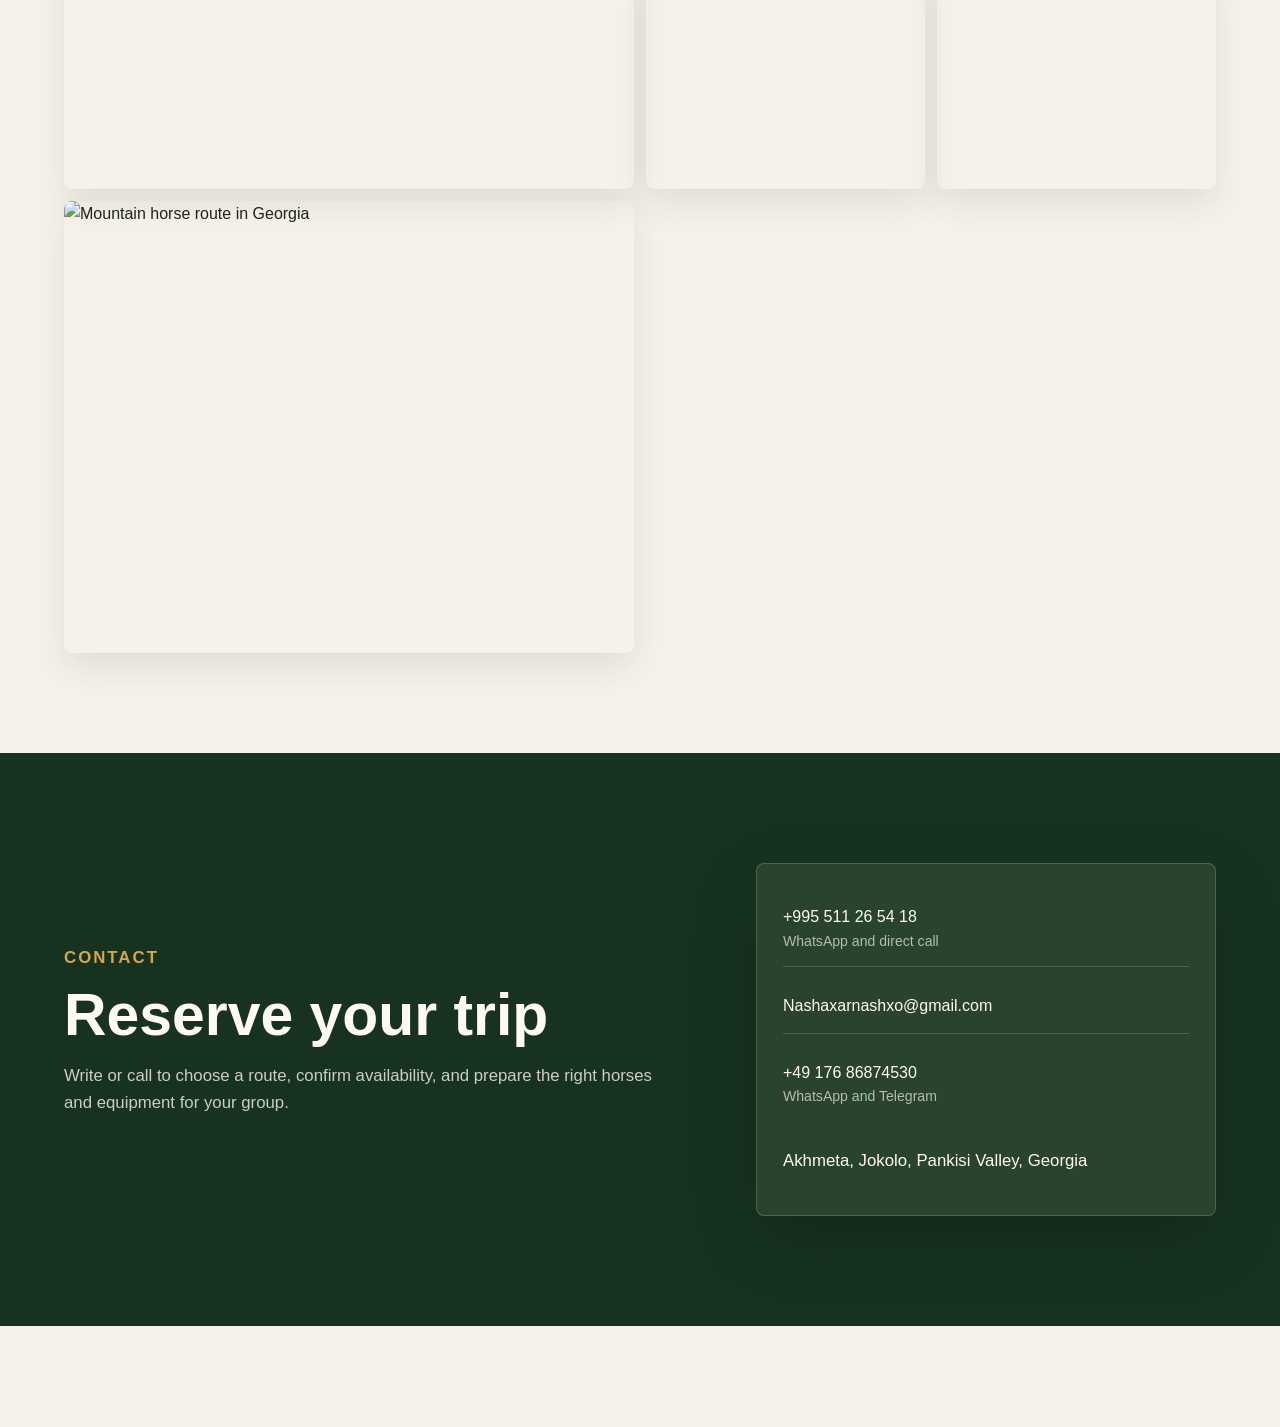
==== commit acb0021e: "Link WhatsApp numbers to chats" ====
--- a/index.html
+++ b/index.html
@@ -191,9 +191,9 @@
           </p>
         </div>
         <div class="contact-card">
-          <a href="tel:+995511265418">+995 511 26 54 18 <span data-i18n="whatsappCall">WhatsApp and direct call</span></a>
+          <a href="https://wa.me/995511265418" target="_blank" rel="noopener">+995 511 26 54 18 <span data-i18n="whatsappCall">WhatsApp and direct call</span></a>
           <a href="mailto:Nashaxarnashxo@gmail.com">Nashaxarnashxo@gmail.com</a>
-          <a href="tel:+4917686874530">+49 176 86874530 <span data-i18n="whatsappTelegram">WhatsApp and Telegram</span></a>
+          <a href="https://wa.me/4917686874530" target="_blank" rel="noopener">+49 176 86874530 <span data-i18n="whatsappTelegram">WhatsApp and Telegram</span></a>
           <p data-i18n="location">Akhmeta, Jokolo, Pankisi Valley, Georgia</p>
         </div>
       </section>
--- a/styles.css
+++ b/styles.css
@@ -9,6 +9,8 @@
   --moss: #72864a;
   --gold: #d6a64f;
   --shadow: 0 24px 60px rgba(23, 51, 31, 0.16);
+  --shadow-strong: 0 28px 80px rgba(23, 51, 31, 0.24);
+  --ease: cubic-bezier(0.22, 1, 0.36, 1);
 }
 
 * {
@@ -21,7 +23,10 @@
 
 body {
   margin: 0;
-  background: var(--bg);
+  background:
+    radial-gradient(circle at 12% 8%, rgba(214, 166, 79, 0.12), transparent 26rem),
+    radial-gradient(circle at 90% 18%, rgba(114, 134, 74, 0.12), transparent 24rem),
+    var(--bg);
   color: var(--ink);
   font-family: Arial, Helvetica, sans-serif;
   line-height: 1.6;
@@ -52,6 +57,8 @@
   background: rgba(246, 242, 234, 0.9);
   border-bottom: 1px solid var(--line);
   backdrop-filter: blur(16px);
+  box-shadow: 0 10px 34px rgba(23, 51, 31, 0.06);
+  transition: background 240ms var(--ease), box-shadow 240ms var(--ease);
 }
 
 .brand {
@@ -59,6 +66,11 @@
   align-items: center;
   min-width: 0;
   text-decoration: none;
+  transition: transform 220ms var(--ease);
+}
+
+.brand:hover {
+  transform: translateY(-1px);
 }
 
 .brand strong,
@@ -85,13 +97,34 @@
 }
 
 .nav a {
+  position: relative;
   color: var(--muted);
   text-decoration: none;
+  transition: color 180ms var(--ease);
 }
 
 .nav a:hover,
 .nav a.is-current {
   color: var(--forest);
+}
+
+.nav a::after {
+  position: absolute;
+  right: 0;
+  bottom: -8px;
+  left: 0;
+  height: 2px;
+  border-radius: 999px;
+  background: var(--gold);
+  content: "";
+  transform: scaleX(0);
+  transform-origin: center;
+  transition: transform 220ms var(--ease);
+}
+
+.nav a:hover::after,
+.nav a.is-current::after {
+  transform: scaleX(1);
 }
 
 .language-switcher {
@@ -114,6 +147,14 @@
   cursor: pointer;
   font: inherit;
   padding: 0;
+  box-shadow: 0 10px 26px rgba(23, 51, 31, 0.08);
+  transition: transform 180ms var(--ease), box-shadow 180ms var(--ease), background 180ms var(--ease);
+}
+
+.language-toggle:hover {
+  background: var(--paper);
+  box-shadow: 0 16px 34px rgba(23, 51, 31, 0.14);
+  transform: translateY(-1px);
 }
 
 .language-current-flag {
@@ -138,6 +179,7 @@
 .language-switcher.is-open .language-menu {
   display: grid;
   gap: 4px;
+  animation: menuIn 180ms var(--ease) both;
 }
 
 .lang-btn {
@@ -155,11 +197,17 @@
   font-weight: 700;
   padding: 10px;
   text-align: left;
+  transition: background 160ms var(--ease), color 160ms var(--ease), transform 160ms var(--ease);
 }
 
 .lang-btn.is-active {
   background: rgba(114, 134, 74, 0.14);
   color: var(--forest);
+}
+
+.lang-btn:hover {
+  background: rgba(214, 166, 79, 0.14);
+  transform: translateX(2px);
 }
 
 body.is-rtl .lang-btn {
@@ -183,11 +231,23 @@
     linear-gradient(90deg, rgba(14, 29, 19, 0.82), rgba(14, 29, 19, 0.46) 46%, rgba(14, 29, 19, 0.2)),
     url("https://horseridingeogia.wordpress.com/wp-content/uploads/2026/03/48218fde-bb00-471d-b8f5-85f1b868894d-1.jpeg?w=1400&allow_lossy=1") center / cover;
   transform: scale(1.02);
+  animation: heroDrift 18s var(--ease) infinite alternate;
+}
+
+.hero::after {
+  position: absolute;
+  inset: auto 0 0;
+  height: 34%;
+  background: linear-gradient(180deg, transparent, rgba(246, 242, 234, 0.1) 45%, var(--bg));
+  content: "";
+  pointer-events: none;
 }
 
 .hero-content {
   position: relative;
   max-width: 760px;
+  z-index: 1;
+  animation: heroContentIn 900ms var(--ease) both;
 }
 
 .eyebrow,
@@ -236,16 +296,33 @@
   border-radius: 8px;
   font-weight: 800;
   text-decoration: none;
+  transition: transform 180ms var(--ease), box-shadow 180ms var(--ease), background 180ms var(--ease), border-color 180ms var(--ease);
+}
+
+.btn:hover {
+  transform: translateY(-2px);
 }
 
 .btn-primary {
   background: var(--gold);
   color: #1d170a;
+  box-shadow: 0 16px 34px rgba(214, 166, 79, 0.28);
+}
+
+.btn-primary:hover {
+  background: #e2b866;
+  box-shadow: 0 22px 44px rgba(214, 166, 79, 0.34);
 }
 
 .btn-secondary {
   border: 1px solid rgba(255, 255, 255, 0.58);
   color: #fff;
+  backdrop-filter: blur(10px);
+}
+
+.btn-secondary:hover {
+  border-color: rgba(255, 255, 255, 0.9);
+  background: rgba(255, 255, 255, 0.1);
 }
 
 .section,
@@ -334,6 +411,14 @@
   min-height: 260px;
   padding: 30px;
   background: var(--paper);
+  transition: transform 220ms var(--ease), box-shadow 220ms var(--ease), background 220ms var(--ease);
+}
+
+.feature-grid article:hover {
+  z-index: 1;
+  background: #fffdf8;
+  box-shadow: 0 20px 44px rgba(23, 51, 31, 0.12);
+  transform: translateY(-4px);
 }
 
 .feature-icon {
@@ -379,6 +464,30 @@
   border-radius: 8px;
   background: var(--paper);
   box-shadow: 0 14px 38px rgba(23, 51, 31, 0.06);
+  overflow: hidden;
+  position: relative;
+  transition: transform 240ms var(--ease), box-shadow 240ms var(--ease), border-color 240ms var(--ease);
+}
+
+.tour-card::before {
+  position: absolute;
+  inset: 0 0 auto;
+  height: 4px;
+  background: linear-gradient(90deg, var(--moss), var(--gold));
+  content: "";
+  transform: scaleX(0);
+  transform-origin: left;
+  transition: transform 260ms var(--ease);
+}
+
+.tour-card:hover {
+  border-color: rgba(214, 166, 79, 0.5);
+  box-shadow: var(--shadow);
+  transform: translateY(-6px);
+}
+
+.tour-card:hover::before {
+  transform: scaleX(1);
 }
 
 .tour-price {
@@ -411,6 +520,12 @@
   background-position: center;
   background-size: cover;
   box-shadow: var(--shadow);
+  transition: transform 420ms var(--ease), box-shadow 420ms var(--ease);
+}
+
+.split-section:hover .split-media {
+  box-shadow: var(--shadow-strong);
+  transform: scale(1.015);
 }
 
 .split-media-one {
@@ -488,6 +603,14 @@
   padding: 28px;
   border: 1px solid var(--line);
   border-radius: 8px;
+  transition: transform 220ms var(--ease), box-shadow 220ms var(--ease), border-color 220ms var(--ease);
+}
+
+.about-grid > div:hover,
+.prepare-grid article:hover {
+  border-color: rgba(214, 166, 79, 0.42);
+  box-shadow: 0 18px 44px rgba(23, 51, 31, 0.1);
+  transform: translateY(-4px);
 }
 
 .muted .about-grid > div {
@@ -512,13 +635,135 @@
 .gallery img {
   height: 100%;
   border-radius: 8px;
+  cursor: zoom-in;
   object-fit: cover;
+  box-shadow: 0 14px 34px rgba(23, 51, 31, 0.1);
+  transition: transform 320ms var(--ease), box-shadow 320ms var(--ease), filter 320ms var(--ease);
+}
+
+.gallery img:hover {
+  filter: saturate(1.06) contrast(1.04);
+  box-shadow: var(--shadow-strong);
+  transform: translateY(-5px) scale(1.02);
 }
 
 .gallery img:nth-child(1),
 .gallery img:nth-child(6) {
   grid-column: span 2;
   grid-row: span 2;
+}
+
+.gallery-lightbox {
+  position: fixed;
+  inset: 0;
+  z-index: 60;
+  display: grid;
+  grid-template-rows: auto 1fr auto;
+  gap: 18px;
+  padding: clamp(18px, 4vw, 42px);
+  background:
+    radial-gradient(circle at 20% 0%, rgba(214, 166, 79, 0.18), transparent 26rem),
+    rgba(9, 18, 12, 0.92);
+  color: var(--paper);
+  opacity: 0;
+  pointer-events: none;
+  transform: scale(1.01);
+  transition: opacity 240ms var(--ease), transform 240ms var(--ease);
+  backdrop-filter: blur(18px);
+}
+
+.gallery-lightbox.is-open {
+  opacity: 1;
+  pointer-events: auto;
+  transform: scale(1);
+}
+
+.gallery-lightbox-top,
+.gallery-lightbox-bottom {
+  display: flex;
+  align-items: center;
+  justify-content: space-between;
+  gap: 16px;
+}
+
+.gallery-lightbox-count,
+.gallery-lightbox-caption {
+  color: rgba(255, 250, 241, 0.78);
+  font-size: 0.94rem;
+}
+
+.gallery-lightbox-caption {
+  max-width: 760px;
+}
+
+.gallery-lightbox-stage {
+  position: relative;
+  display: grid;
+  min-height: 0;
+  place-items: center;
+}
+
+.gallery-lightbox-image {
+  max-width: min(1120px, 100%);
+  max-height: 72vh;
+  width: auto;
+  border-radius: 8px;
+  object-fit: contain;
+  box-shadow: 0 34px 90px rgba(0, 0, 0, 0.42);
+  transform: scale(0.96);
+  transition: opacity 220ms var(--ease), transform 220ms var(--ease);
+}
+
+.gallery-lightbox.is-open .gallery-lightbox-image {
+  transform: scale(1);
+}
+
+.gallery-lightbox-button {
+  display: inline-grid;
+  width: 46px;
+  height: 46px;
+  place-items: center;
+  border: 1px solid rgba(255, 250, 241, 0.24);
+  border-radius: 8px;
+  background: rgba(255, 250, 241, 0.1);
+  color: var(--paper);
+  cursor: pointer;
+  font: inherit;
+  font-size: 1.5rem;
+  line-height: 1;
+  transition: transform 180ms var(--ease), background 180ms var(--ease), border-color 180ms var(--ease);
+}
+
+.gallery-lightbox-button:hover {
+  background: rgba(255, 250, 241, 0.18);
+  border-color: rgba(255, 250, 241, 0.42);
+  transform: translateY(-2px);
+}
+
+.gallery-lightbox-close {
+  margin-left: auto;
+}
+
+.gallery-lightbox-nav {
+  position: absolute;
+  top: 50%;
+  transform: translateY(-50%);
+}
+
+.gallery-lightbox-nav:hover {
+  transform: translateY(calc(-50% - 2px));
+}
+
+.gallery-lightbox-prev {
+  left: 0;
+}
+
+.gallery-lightbox-next {
+  right: 0;
+}
+
+body.lightbox-open {
+  overflow: hidden;
 }
 
 .contact-section {
@@ -543,6 +788,7 @@
   border: 1px solid rgba(255, 250, 241, 0.18);
   border-radius: 8px;
   background: rgba(255, 250, 241, 0.08);
+  box-shadow: 0 24px 70px rgba(0, 0, 0, 0.18);
 }
 
 .contact-card a,
@@ -552,6 +798,12 @@
   border-bottom: 1px solid rgba(255, 250, 241, 0.16);
   color: var(--paper);
   text-decoration: none;
+  transition: color 180ms var(--ease), transform 180ms var(--ease);
+}
+
+.contact-card a:hover {
+  color: var(--gold);
+  transform: translateX(3px);
 }
 
 .contact-card a:last-of-type,
@@ -584,6 +836,75 @@
   text-decoration: none;
 }
 
+.has-reveal [data-reveal] {
+  opacity: 0;
+  transform: translateY(24px);
+  transition:
+    opacity 700ms var(--ease),
+    transform 700ms var(--ease),
+    box-shadow 260ms var(--ease),
+    filter 320ms var(--ease),
+    border-color 240ms var(--ease),
+    background 220ms var(--ease),
+    color 180ms var(--ease);
+  transition-delay: var(--reveal-delay, 0ms);
+}
+
+.has-reveal [data-reveal].is-visible {
+  opacity: 1;
+  transform: translateY(0);
+}
+
+@keyframes heroDrift {
+  from {
+    transform: scale(1.02) translate3d(0, 0, 0);
+  }
+
+  to {
+    transform: scale(1.08) translate3d(-1.5%, -1%, 0);
+  }
+}
+
+@keyframes heroContentIn {
+  from {
+    opacity: 0;
+    transform: translateY(22px);
+  }
+
+  to {
+    opacity: 1;
+    transform: translateY(0);
+  }
+}
+
+@keyframes menuIn {
+  from {
+    opacity: 0;
+    transform: translateY(-6px) scale(0.98);
+  }
+
+  to {
+    opacity: 1;
+    transform: translateY(0) scale(1);
+  }
+}
+
+@media (prefers-reduced-motion: reduce) {
+  *,
+  *::before,
+  *::after {
+    animation-duration: 1ms !important;
+    animation-iteration-count: 1 !important;
+    scroll-behavior: auto !important;
+    transition-duration: 1ms !important;
+  }
+
+  .has-reveal [data-reveal] {
+    opacity: 1;
+    transform: none;
+  }
+}
+
 @media (max-width: 1120px) {
   .site-header {
     grid-template-columns: 1fr;
@@ -689,6 +1010,47 @@
     grid-row: span 1;
   }
 
+  .gallery-lightbox {
+    gap: 12px;
+    padding: 14px;
+  }
+
+  .gallery-lightbox-image {
+    max-height: 68vh;
+  }
+
+  .gallery-lightbox-stage {
+    align-content: center;
+    grid-template-columns: 1fr 1fr;
+    grid-template-areas:
+      "image image"
+      "prev next";
+    gap: 12px;
+  }
+
+  .gallery-lightbox-image {
+    grid-area: image;
+  }
+
+  .gallery-lightbox-nav {
+    position: static;
+    transform: none;
+  }
+
+  .gallery-lightbox-nav:hover {
+    transform: translateY(-2px);
+  }
+
+  .gallery-lightbox-prev {
+    grid-area: prev;
+    justify-self: end;
+  }
+
+  .gallery-lightbox-next {
+    grid-area: next;
+    justify-self: start;
+  }
+
   .site-footer {
     flex-direction: column;
   }
